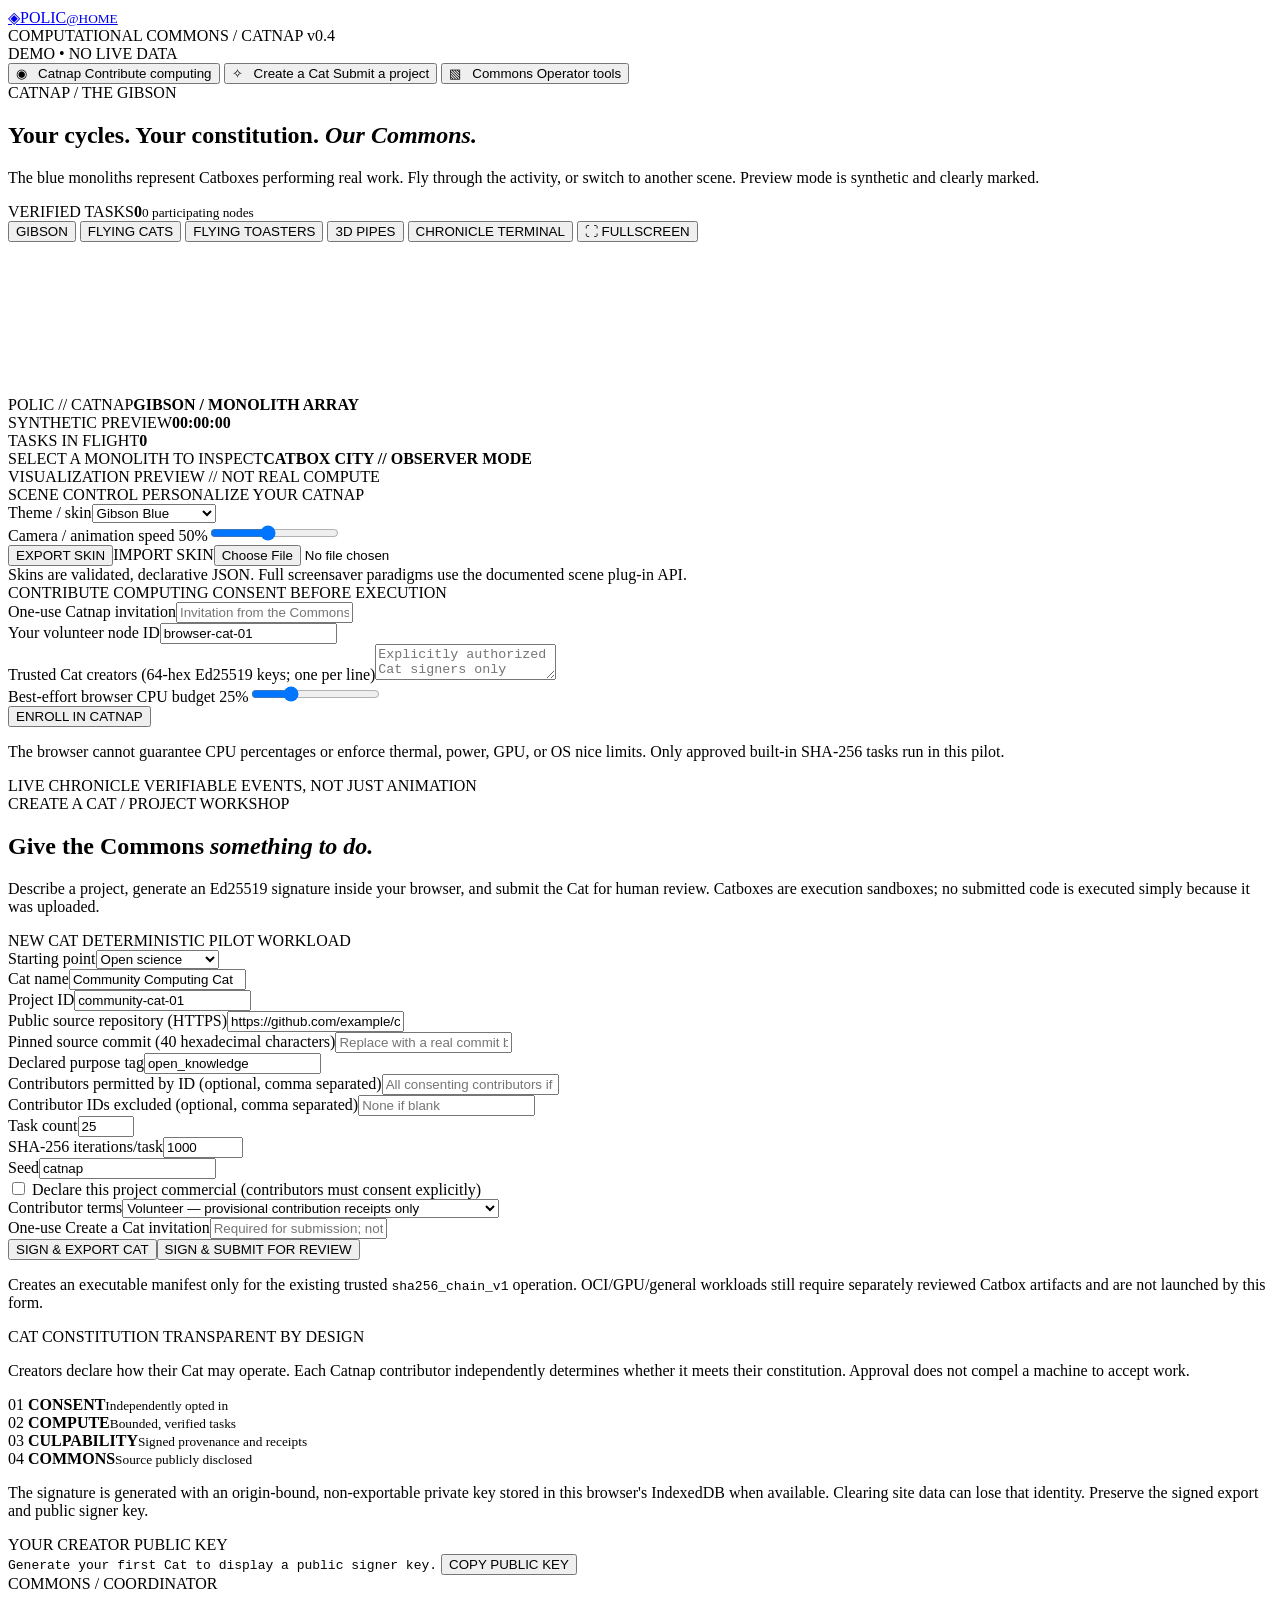
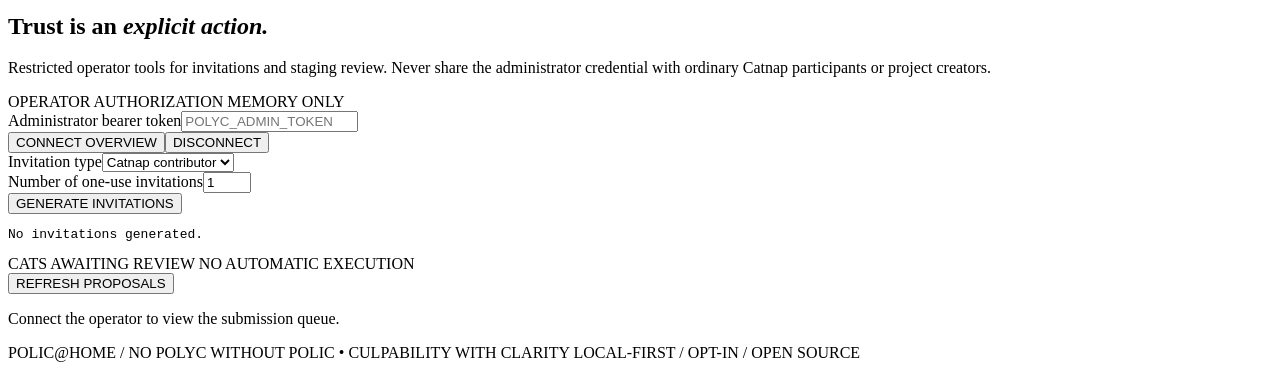
==== polyc/web/index.html @ bccca31b "now runs in browser with WEbGL" ====
<!doctype html>
<html lang="en">
<head>
  <meta charset="utf-8">
  <meta name="viewport" content="width=device-width, initial-scale=1">
  <meta name="theme-color" content="#08111d">
  <title>PoliC@home · Catnap & Create a Cat</title>
  <link rel="stylesheet" href="/web/style.css">
  <script type="module" src="/web/app.js"></script>
</head>
<body>
<div class="app-shell">
  <header class="masthead">
    <a href="/" class="brand" aria-label="PoliC at Home home"><span class="mark">◈</span><span>POLI<span class="accent">C</span><small>@HOME</small></span></a>
    <div class="mast-middle"><span class="spark"></span> COMPUTATIONAL COMMONS <span class="mast-version">/ CATNAP v0.4</span></div>
    <div id="connectBadge" class="tag warn">DEMO • NO LIVE DATA</div>
  </header>
  <nav class="main-nav" aria-label="Primary">
    <button class="nav-btn selected" data-panel="catnapPanel">◉ &nbsp; Catnap <span>Contribute computing</span></button>
    <button class="nav-btn" data-panel="createPanel">✧ &nbsp; Create a Cat <span>Submit a project</span></button>
    <button class="nav-btn" data-panel="commonsPanel">▧ &nbsp; Commons <span>Operator tools</span></button>
  </nav>
  <main>
    <section id="catnapPanel" class="panel visible" aria-label="Catnap">
      <div class="intro-grid">
        <div><div class="eyebrow">CATNAP / THE GIBSON</div><h1>Your cycles. Your constitution. <em>Our Commons.</em></h1>
          <p class="intro">The blue monoliths represent Catboxes performing real work. Fly through the activity, or switch to another scene. Preview mode is synthetic and clearly marked.</p></div>
        <div class="hero-readout"><span class="corner-label">VERIFIED TASKS</span><strong id="verifiedCount">0</strong><small id="nodeCount">0 participating nodes</small></div>
      </div>
      <div class="scene-nav" role="toolbar" aria-label="Screensaver scene">
        <button class="chip active" data-scene="gibson">GIBSON</button>
        <button class="chip" data-scene="flying">FLYING CATS</button>
        <button class="chip" data-scene="toasters">FLYING TOASTERS</button>
        <button class="chip" data-scene="pipes">3D PIPES</button>
        <button class="chip" data-scene="terminal">CHRONICLE TERMINAL</button>
        <span class="grow"></span>
        <button id="fullscreenBtn" class="text-btn">⛶ FULLSCREEN</button>
      </div>
      <div class="screen-shell" id="screenShell">
        <canvas id="sceneCanvas" aria-label="Live compute screensaver visualization" tabindex="0"></canvas>
        <div class="screen-grain" aria-hidden="true"></div>
        <div class="screen-overlay top-left"><span class="tiny">POLIC // CATNAP</span><strong id="sceneTitle">GIBSON / MONOLITH ARRAY</strong></div>
        <div class="screen-overlay top-right"><span class="tiny" id="sceneFeed">SYNTHETIC PREVIEW</span><strong id="sceneClock">00:00:00</strong></div>
        <div class="screen-overlay bottom-left"><span class="tiny">TASKS IN FLIGHT</span><strong id="leasedCount">0</strong></div>
        <div class="screen-overlay bottom-right"><span class="tiny" id="selectedLabel">SELECT A MONOLITH TO INSPECT</span><strong id="selectedDetail">CATBOX CITY // OBSERVER MODE</strong></div>
        <div id="screenMessage" class="screen-message">VISUALIZATION PREVIEW // NOT REAL COMPUTE</div>
      </div>
      <div class="dash-grid">
        <div class="surface">
          <div class="surface-title">SCENE CONTROL <span>PERSONALIZE YOUR CATNAP</span></div>
          <div class="form-row"><label for="skinSelect">Theme / skin</label><select id="skinSelect"><option value="gibson">Gibson Blue</option><option value="emerald">Phosphor Green</option><option value="ember">Amber Terminal</option><option value="graphite">Thurber Graphite</option></select></div>
          <div class="form-row"><label for="speedRange">Camera / animation speed <output id="speedValue">50%</output></label><input type="range" min="10" max="100" value="50" id="speedRange"></div>
          <div class="inline-actions"><button id="exportSkinBtn" class="secondary">EXPORT SKIN</button><label class="file-trigger" for="importSkin">IMPORT SKIN<input id="importSkin" type="file" accept="application/json,.json"></label></div>
          <div class="helper">Skins are validated, declarative JSON. Full screensaver paradigms use the documented scene plug-in API.</div>
        </div>
        <div class="surface">
          <div class="surface-title">CONTRIBUTE COMPUTING <span>CONSENT BEFORE EXECUTION</span></div>
          <div id="enrollForm">
            <div class="form-row"><label for="inviteCatnap">One-use Catnap invitation</label><input id="inviteCatnap" autocomplete="off" placeholder="Invitation from the Commons operator"></div>
            <div class="form-row"><label for="catnapName">Your volunteer node ID</label><input id="catnapName" value="browser-cat-01" maxlength="64" pattern="[a-z0-9-]+"></div>
            <div class="form-row"><label for="trustedSigners">Trusted Cat creators (64-hex Ed25519 keys; one per line)</label><textarea id="trustedSigners" rows="2" placeholder="Explicitly authorized Cat signers only"></textarea></div>
            <div class="form-row"><label for="cpuBudget">Best-effort browser CPU budget <output id="cpuValue">25%</output></label><input id="cpuBudget" type="range" min="5" max="75" step="5" value="25"></div>
            <button id="enrollBtn" class="primary wide">ENROLL IN CATNAP</button>
            <p class="helper">The browser cannot guarantee CPU percentages or enforce thermal, power, GPU, or OS nice limits. Only approved built-in SHA-256 tasks run in this pilot.</p>
          </div>
          <div id="participationForm" hidden>
            <div class="status-line"><span class="spark"></span><strong id="nodeIdentity"></strong><span id="workStatus">PAUSED</span></div>
            <div class="meter"><div id="workProgress"></div></div>
            <div class="inline-actions"><button id="startBtn" class="primary">START CATNAP</button><button id="pauseBtn" class="secondary">PAUSE</button><button id="revokeBtn" class="danger">REVOKE CONSENT</button></div>
            <p class="helper">Pausing immediately stops local work. Revoking withdraws node consent at the coordinator. A closed or hidden tab does not reliably continue computing.</p>
          </div>
          <div id="catnapNotice" role="status" class="notice"></div>
        </div>
      </div>
      <div class="surface feed-surface"><div class="surface-title">LIVE CHRONICLE <span>VERIFIABLE EVENTS, NOT JUST ANIMATION</span></div><div id="chronicleFeed" class="feed" aria-live="polite"></div></div>
    </section>

    <section id="createPanel" class="panel" aria-label="Create a Cat">
      <div class="eyebrow">CREATE A CAT / PROJECT WORKSHOP</div><h1>Give the Commons <em>something to do.</em></h1>
      <p class="intro">Describe a project, generate an Ed25519 signature inside your browser, and submit the Cat for human review. Catboxes are execution sandboxes; no submitted code is executed simply because it was uploaded.</p>
      <div class="two-cols">
        <div class="surface workshop">
          <div class="surface-title">NEW CAT <span>DETERMINISTIC PILOT WORKLOAD</span></div>
          <div class="form-row"><label for="catTemplate">Starting point</label><select id="catTemplate"><option value="open_science">Open science</option><option value="climate_research">Climate research</option><option value="open_media">Open media</option></select></div>
          <div class="form-row"><label for="catTitle">Cat name</label><input id="catTitle" value="Community Computing Cat" maxlength="120"></div>
          <div class="form-row"><label for="catId">Project ID</label><input id="catId" value="community-cat-01" maxlength="64"></div>
          <div class="form-row"><label for="catRepo">Public source repository (HTTPS)</label><input id="catRepo" value="https://github.com/example/community-cat" spellcheck="false"></div>
          <div class="form-row"><label for="catCommit">Pinned source commit (40 hexadecimal characters)</label><input id="catCommit" maxlength="40" minlength="40" placeholder="Replace with a real commit before review" spellcheck="false"></div>
          <div class="form-row"><label for="catPurpose">Declared purpose tag</label><input id="catPurpose" value="open_knowledge" placeholder="lowercase_with_underscores"></div>
          <div class="form-row"><label for="catAllow">Contributors permitted by ID (optional, comma separated)</label><input id="catAllow" placeholder="All consenting contributors if blank"></div>
          <div class="form-row"><label for="catDeny">Contributor IDs excluded (optional, comma separated)</label><input id="catDeny" placeholder="None if blank"></div>
          <div class="split-fields"><div class="form-row"><label for="catTasks">Task count</label><input id="catTasks" type="number" min="1" max="100" value="25"></div><div class="form-row"><label for="catIterations">SHA-256 iterations/task</label><input id="catIterations" type="number" min="1" max="400000" value="1000"></div></div>
          <div class="form-row"><label for="catSeed">Seed</label><input id="catSeed" value="catnap" maxlength="128"></div>
          <label class="check-row"><input id="catCommercial" type="checkbox"> Declare this project commercial (contributors must consent explicitly)</label>
          <div class="form-row"><label for="catFunding">Contributor terms</label><select id="catFunding"><option value="volunteer">Volunteer — provisional contribution receipts only</option><option value="test_credits">Opt-in noncash test-credit contract (requires funded escrow)</option></select></div>
          <div id="fundingOptions" hidden><div class="form-row"><label for="catAsset">Existing test-credit asset ID</label><input id="catAsset" value="polyc.compute.test.v1"></div><div class="form-row"><label for="catPay">Test credits per verified task</label><input id="catPay" type="number" value="1" min="1" max="10000"></div></div>
          <div class="form-row"><label for="inviteCreate">One-use Create a Cat invitation</label><input id="inviteCreate" autocomplete="off" placeholder="Required for submission; not for export"></div>
          <div class="inline-actions"><button id="prepareCat" class="secondary">SIGN & EXPORT CAT</button><button id="submitCat" class="primary">SIGN & SUBMIT FOR REVIEW</button></div>
          <p class="helper">Creates an executable manifest only for the existing trusted <code>sha256_chain_v1</code> operation. OCI/GPU/general workloads still require separately reviewed Catbox artifacts and are not launched by this form.</p>
          <div id="creatorNotice" role="status" class="notice"></div>
        </div>
        <div class="surface workshop-aside">
          <div class="surface-title">CAT CONSTITUTION <span>TRANSPARENT BY DESIGN</span></div>
          <p>Creators declare how their Cat may operate. Each Catnap contributor independently determines whether it meets their constitution. Approval does not compel a machine to accept work.</p>
          <div class="constitutional"><div>01 <strong>CONSENT</strong><small>Independently opted in</small></div><div>02 <strong>COMPUTE</strong><small>Bounded, verified tasks</small></div><div>03 <strong>CULPABILITY</strong><small>Signed provenance and receipts</small></div><div>04 <strong>COMMONS</strong><small>Source publicly disclosed</small></div></div>
          <p class="helper">The signature is generated with an origin-bound, non-exportable private key stored in this browser's IndexedDB when available. Clearing site data can lose that identity. Preserve the signed export and public signer key.</p>
          <div class="surface-title">YOUR CREATOR PUBLIC KEY</div>
          <code id="creatorPubKey" class="key-block">Generate your first Cat to display a public signer key.</code>
          <button id="copyPubBtn" class="secondary">COPY PUBLIC KEY</button>
        </div>
      </div>
    </section>

    <section id="commonsPanel" class="panel" aria-label="Commons operator tools">
      <div class="eyebrow">COMMONS / COORDINATOR</div><h1>Trust is an <em>explicit action.</em></h1>
      <p class="intro">Restricted operator tools for invitations and staging review. Never share the administrator credential with ordinary Catnap participants or project creators.</p>
      <div class="two-cols">
        <div class="surface">
          <div class="surface-title">OPERATOR AUTHORIZATION <span>MEMORY ONLY</span></div>
          <div class="form-row"><label for="adminToken">Administrator bearer token</label><input id="adminToken" type="password" autocomplete="off" placeholder="POLYC_ADMIN_TOKEN"></div>
          <div class="inline-actions"><button id="adminConnect" class="primary">CONNECT OVERVIEW</button><button id="adminDisconnect" class="secondary">DISCONNECT</button></div>
          <div class="form-row"><label for="inviteKind">Invitation type</label><select id="inviteKind"><option value="catnap">Catnap contributor</option><option value="create_cat">Create a Cat</option></select></div>
          <div class="form-row"><label for="inviteQuantity">Number of one-use invitations</label><input id="inviteQuantity" type="number" min="1" max="20" value="1"></div>
          <button id="makeInvites" class="secondary">GENERATE INVITATIONS</button>
          <pre id="inviteOutput" class="key-block">No invitations generated.</pre>
          <div id="adminNotice" role="status" class="notice"></div>
        </div>
        <div class="surface">
          <div class="surface-title">CATS AWAITING REVIEW <span>NO AUTOMATIC EXECUTION</span></div>
          <button id="refreshProposals" class="secondary">REFRESH PROPOSALS</button>
          <div id="proposalList" class="proposal-list"><p class="helper">Connect the operator to view the submission queue.</p></div>
        </div>
      </div>
    </section>
  </main>
  <footer>POLIC@HOME / NO POLYC WITHOUT POLIC <span>•</span> CULPABILITY WITH CLARITY <span class="footer-right">LOCAL-FIRST / OPT-IN / OPEN SOURCE</span></footer>
</div>
</body>
</html>
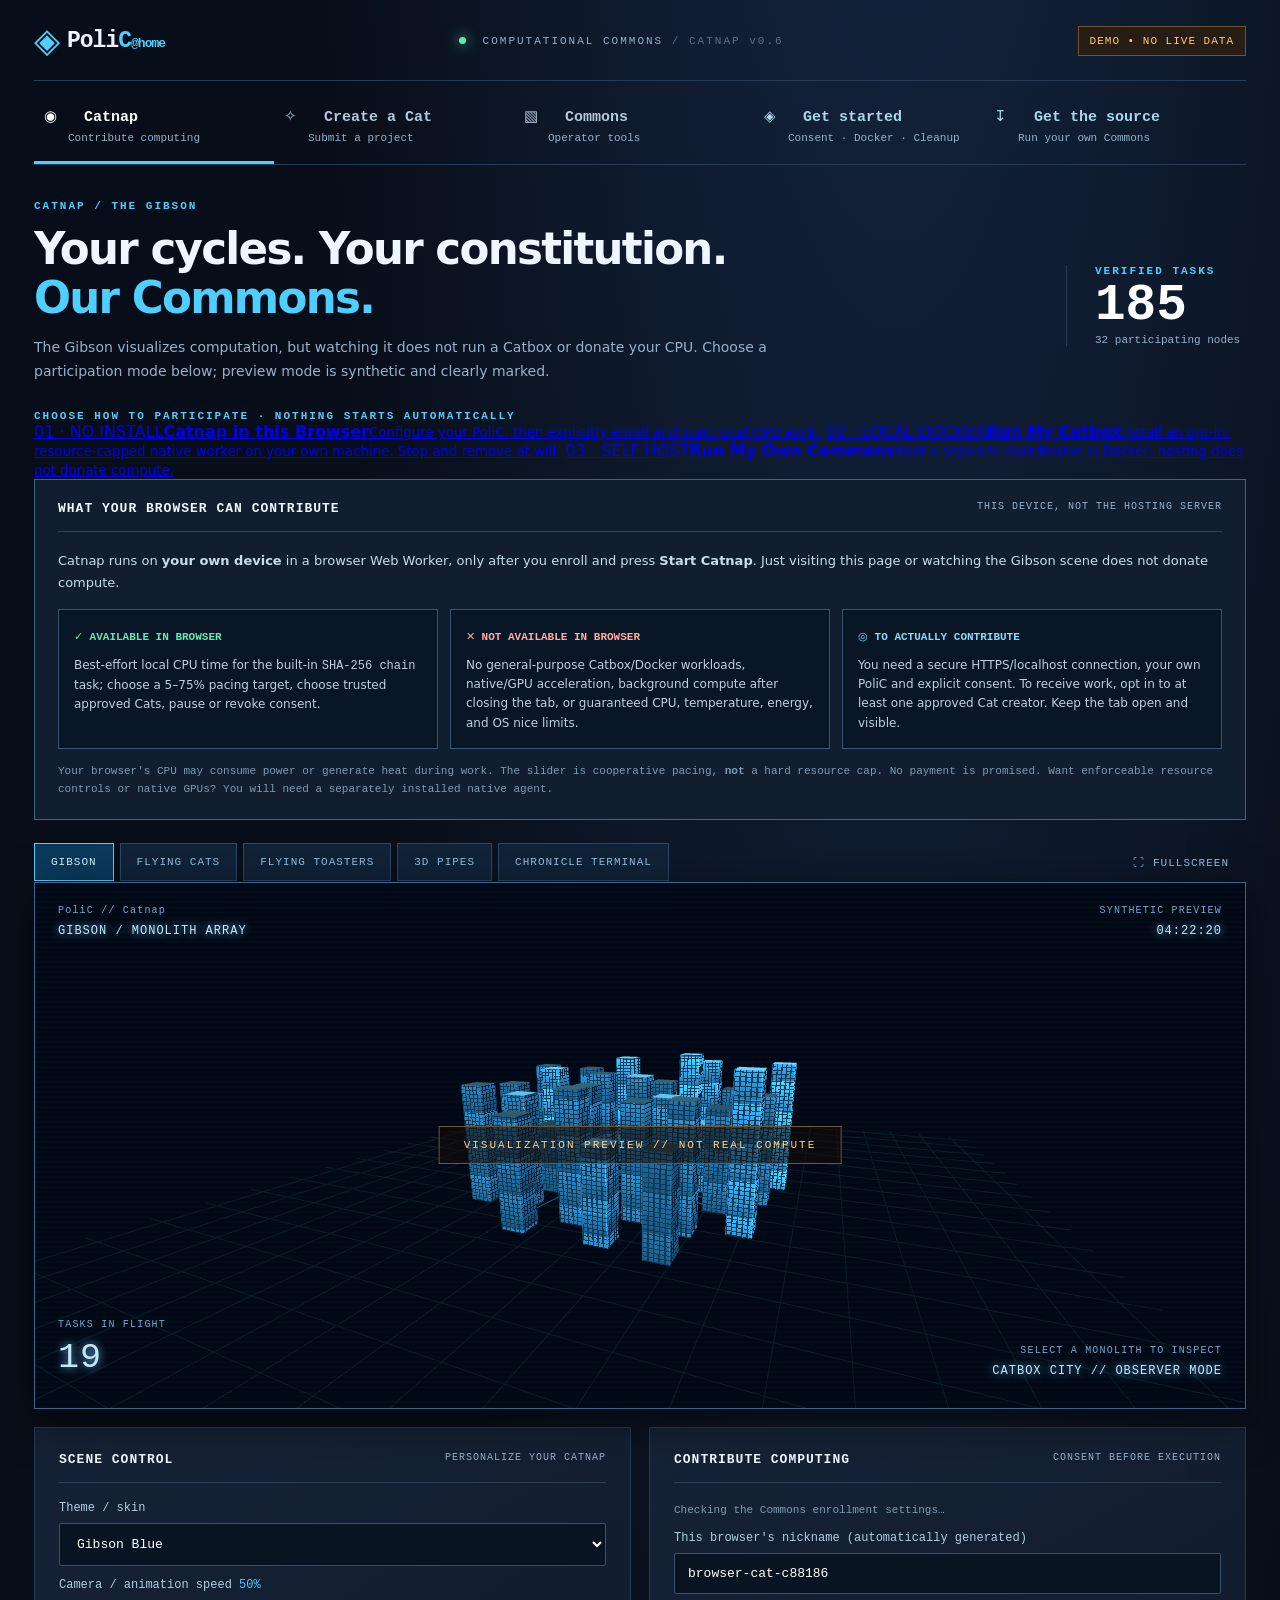
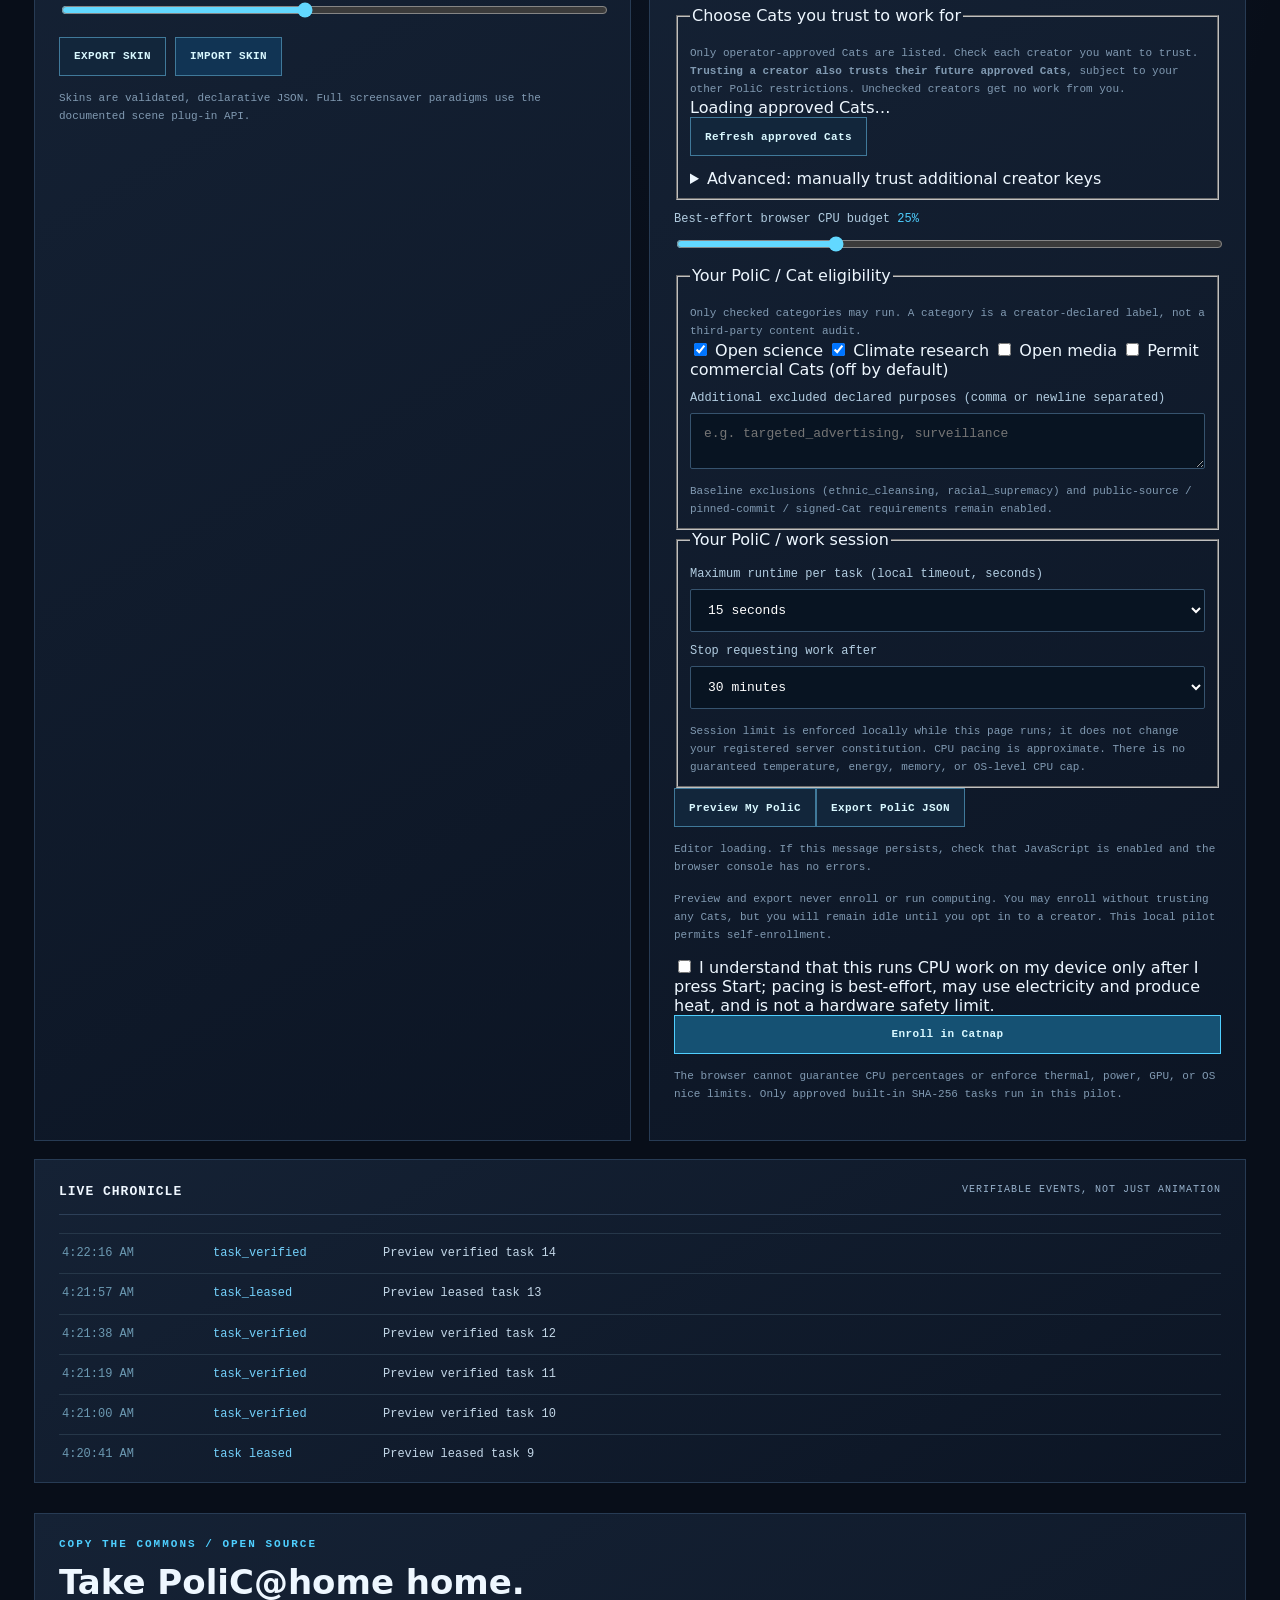
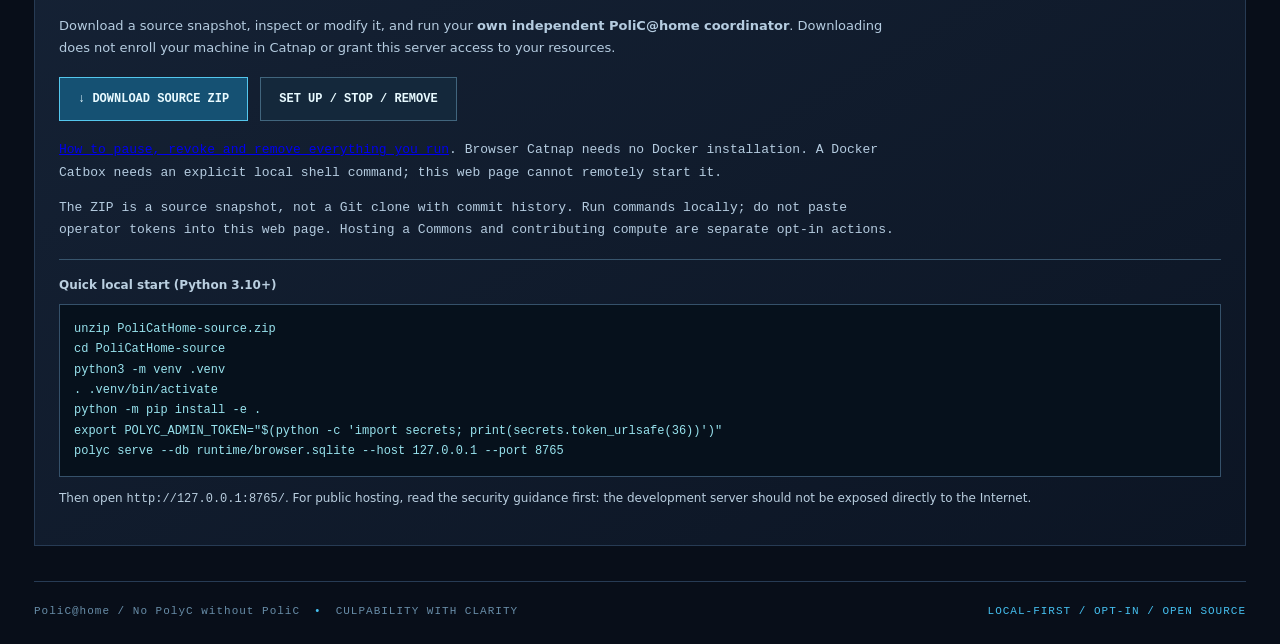
==== commit c17ad718: "lowering implementation bar and fluid transition from client to host" ====
--- a/polyc/web/index.html
+++ b/polyc/web/index.html
@@ -11,22 +11,40 @@
 <body>
 <div class="app-shell">
   <header class="masthead">
-    <a href="/" class="brand" aria-label="PoliC at Home home"><span class="mark">◈</span><span>POLI<span class="accent">C</span><small>@HOME</small></span></a>
-    <div class="mast-middle"><span class="spark"></span> COMPUTATIONAL COMMONS <span class="mast-version">/ CATNAP v0.4</span></div>
+    <a href="/" class="brand" aria-label="PoliC at Home home"><span class="mark">◈</span><span>Poli<span class="accent">C</span><small>@home</small></span></a>
+    <div class="mast-middle"><span class="spark"></span> COMPUTATIONAL COMMONS <span class="mast-version">/ CATNAP v0.6</span></div>
     <div id="connectBadge" class="tag warn">DEMO • NO LIVE DATA</div>
   </header>
   <nav class="main-nav" aria-label="Primary">
     <button class="nav-btn selected" data-panel="catnapPanel">◉ &nbsp; Catnap <span>Contribute computing</span></button>
     <button class="nav-btn" data-panel="createPanel">✧ &nbsp; Create a Cat <span>Submit a project</span></button>
     <button class="nav-btn" data-panel="commonsPanel">▧ &nbsp; Commons <span>Operator tools</span></button>
+    <a class="nav-link" href="/web/participate.html">◈ &nbsp; Get started <span>Consent · Docker · Cleanup</span></a>
+    <a class="nav-link" href="#get-source">↧ &nbsp; Get the source <span>Run your own Commons</span></a>
   </nav>
   <main>
     <section id="catnapPanel" class="panel visible" aria-label="Catnap">
       <div class="intro-grid">
         <div><div class="eyebrow">CATNAP / THE GIBSON</div><h1>Your cycles. Your constitution. <em>Our Commons.</em></h1>
-          <p class="intro">The blue monoliths represent Catboxes performing real work. Fly through the activity, or switch to another scene. Preview mode is synthetic and clearly marked.</p></div>
+          <p class="intro">The Gibson visualizes computation, but watching it does not run a Catbox or donate your CPU. Choose a participation mode below; preview mode is synthetic and clearly marked.</p></div>
         <div class="hero-readout"><span class="corner-label">VERIFIED TASKS</span><strong id="verifiedCount">0</strong><small id="nodeCount">0 participating nodes</small></div>
       </div>
+      <div class="eyebrow path-kicker">CHOOSE HOW TO PARTICIPATE · NOTHING STARTS AUTOMATICALLY</div>
+      <div class="path-grid" aria-label="Choose a participation path">
+        <a class="path-card" href="#contribute"><span class="path-num">01 · NO INSTALL</span><strong>Catnap in this Browser</strong><small>Configure your PoliC, then explicitly enroll and start local CPU work.</small></a>
+        <a class="path-card" href="/web/participate.html#catbox"><span class="path-num">02 · LOCAL DOCKER</span><strong>Run My Catbox</strong><small>Install an opt-in, resource-capped native worker on your own machine. Stop and remove at will.</small></a>
+        <a class="path-card" href="/web/participate.html#commons"><span class="path-num">03 · SELF HOST</span><strong>Run My Own Commons</strong><small>Host a separate coordinator in Docker; hosting does not donate compute.</small></a>
+      </div>
+      <section class="capability-panel" aria-labelledby="capability-title">
+        <div class="surface-title" id="capability-title">WHAT YOUR BROWSER CAN CONTRIBUTE <span>THIS DEVICE, NOT THE HOSTING SERVER</span></div>
+        <p class="capability-lead">Catnap runs on <strong>your own device</strong> in a browser Web Worker, only after you enroll and press <strong>Start Catnap</strong>. Just visiting this page or watching the Gibson scene does not donate compute.</p>
+        <div class="capability-grid">
+          <div class="capability-item available"><strong>✓ AVAILABLE IN BROWSER</strong><p>Best-effort local CPU time for the built-in <code>SHA-256 chain</code> task; choose a 5–75% pacing target, choose trusted approved Cats, pause or revoke consent.</p></div>
+          <div class="capability-item unavailable"><strong>✕ NOT AVAILABLE IN BROWSER</strong><p>No general-purpose Catbox/Docker workloads, native/GPU acceleration, background compute after closing the tab, or guaranteed CPU, temperature, energy, and OS nice limits.</p></div>
+          <div class="capability-item requirements"><strong>◎ TO ACTUALLY CONTRIBUTE</strong><p>You need a secure HTTPS/localhost connection, your own PoliC and explicit consent. To receive work, opt in to at least one approved Cat creator. Keep the tab open and visible.</p></div>
+        </div>
+        <p class="helper">Your browser's CPU may consume power or generate heat during work. The slider is cooperative pacing, <strong>not</strong> a hard resource cap. No payment is promised. Want enforceable resource controls or native GPUs? You will need a separately installed native agent.</p>
+      </section>
       <div class="scene-nav" role="toolbar" aria-label="Screensaver scene">
         <button class="chip active" data-scene="gibson">GIBSON</button>
         <button class="chip" data-scene="flying">FLYING CATS</button>
@@ -39,7 +57,7 @@
       <div class="screen-shell" id="screenShell">
         <canvas id="sceneCanvas" aria-label="Live compute screensaver visualization" tabindex="0"></canvas>
         <div class="screen-grain" aria-hidden="true"></div>
-        <div class="screen-overlay top-left"><span class="tiny">POLIC // CATNAP</span><strong id="sceneTitle">GIBSON / MONOLITH ARRAY</strong></div>
+        <div class="screen-overlay top-left"><span class="tiny">PoliC // Catnap</span><strong id="sceneTitle">GIBSON / MONOLITH ARRAY</strong></div>
         <div class="screen-overlay top-right"><span class="tiny" id="sceneFeed">SYNTHETIC PREVIEW</span><strong id="sceneClock">00:00:00</strong></div>
         <div class="screen-overlay bottom-left"><span class="tiny">TASKS IN FLIGHT</span><strong id="leasedCount">0</strong></div>
         <div class="screen-overlay bottom-right"><span class="tiny" id="selectedLabel">SELECT A MONOLITH TO INSPECT</span><strong id="selectedDetail">CATBOX CITY // OBSERVER MODE</strong></div>
@@ -54,19 +72,51 @@
           <div class="helper">Skins are validated, declarative JSON. Full screensaver paradigms use the documented scene plug-in API.</div>
         </div>
         <div class="surface">
-          <div class="surface-title">CONTRIBUTE COMPUTING <span>CONSENT BEFORE EXECUTION</span></div>
+          <div class="surface-title" id="contribute">CONTRIBUTE COMPUTING <span>CONSENT BEFORE EXECUTION</span></div>
           <div id="enrollForm">
-            <div class="form-row"><label for="inviteCatnap">One-use Catnap invitation</label><input id="inviteCatnap" autocomplete="off" placeholder="Invitation from the Commons operator"></div>
-            <div class="form-row"><label for="catnapName">Your volunteer node ID</label><input id="catnapName" value="browser-cat-01" maxlength="64" pattern="[a-z0-9-]+"></div>
-            <div class="form-row"><label for="trustedSigners">Trusted Cat creators (64-hex Ed25519 keys; one per line)</label><textarea id="trustedSigners" rows="2" placeholder="Explicitly authorized Cat signers only"></textarea></div>
+            <p class="self-join-note" hidden><strong>No invitation needed on this local Commons.</strong> Choose your PoliC, acknowledge the resource impact, then enroll. Your CPU remains idle until you separately press <strong>Start Catnap</strong>.</p>
+            <div id="inviteFallback" class="form-row" hidden><label for="inviteCatnap">Catnap invitation (only if this Commons requires one)</label><input id="inviteCatnap" autocomplete="off" placeholder="One-use invitation from the Commons operator"></div>
+            <p id="enrollmentModeNotice" class="helper" role="status">Checking the Commons enrollment settings…</p>
+            <div class="form-row"><label for="catnapName">This browser's nickname (automatically generated)</label><input id="catnapName" value="browser-cat-01" maxlength="64" pattern="[a-z0-9-]+"></div>
+            <fieldset class="polic-fieldset"><legend>Choose Cats you trust to work for</legend>
+              <p class="helper">Only operator-approved Cats are listed. Check each creator you want to trust. <strong>Trusting a creator also trusts their future approved Cats</strong>, subject to your other PoliC restrictions. Unchecked creators get no work from you.</p>
+              <div id="approvedCatList" class="approved-cats" aria-live="polite">Loading approved Cats…</div>
+              <button id="refreshCatalog" class="secondary" type="button">Refresh approved Cats</button>
+              <div id="catalogNotice" class="notice inline-feedback" role="status" aria-live="polite"></div>
+              <details class="advanced-trust"><summary>Advanced: manually trust additional creator keys</summary>
+                <div class="form-row"><label for="trustedSigners">Ed25519 public keys (64 hexadecimal characters, one per line)</label><textarea id="trustedSigners" rows="2" placeholder="Optional. Treat these keys as creator-wide trust, not approval of a single Cat."></textarea></div>
+              </details>
+            </fieldset>
             <div class="form-row"><label for="cpuBudget">Best-effort browser CPU budget <output id="cpuValue">25%</output></label><input id="cpuBudget" type="range" min="5" max="75" step="5" value="25"></div>
-            <button id="enrollBtn" class="primary wide">ENROLL IN CATNAP</button>
+            <fieldset class="polic-fieldset"><legend>Your PoliC / Cat eligibility</legend>
+              <p class="helper">Only checked categories may run. A category is a creator-declared label, not a third-party content audit.</p>
+              <label class="polic-check"><input id="categoryScience" type="checkbox" checked> Open science</label>
+              <label class="polic-check"><input id="categoryClimate" type="checkbox" checked> Climate research</label>
+              <label class="polic-check"><input id="categoryMedia" type="checkbox"> Open media</label>
+              <label class="polic-check"><input id="allowCommercial" type="checkbox"> Permit commercial Cats (off by default)</label>
+              <div class="form-row"><label for="excludedPurposes">Additional excluded declared purposes (comma or newline separated)</label><textarea id="excludedPurposes" rows="2" placeholder="e.g. targeted_advertising, surveillance"></textarea></div>
+              <p class="helper">Baseline exclusions (ethnic_cleansing, racial_supremacy) and public-source / pinned-commit / signed-Cat requirements remain enabled.</p>
+            </fieldset>
+            <fieldset class="polic-fieldset"><legend>Your PoliC / work session</legend>
+              <div class="form-row"><label for="taskSeconds">Maximum runtime per task (local timeout, seconds)</label><select id="taskSeconds"><option value="5">5 seconds</option><option value="10">10 seconds</option><option value="15" selected>15 seconds</option><option value="20">20 seconds</option></select></div>
+              <div class="form-row"><label for="sessionMinutes">Stop requesting work after</label><select id="sessionMinutes"><option value="15">15 minutes</option><option value="30" selected>30 minutes</option><option value="60">60 minutes</option><option value="0">Until I press Pause or leave</option></select></div>
+              <p class="helper">Session limit is enforced locally while this page runs; it does not change your registered server constitution. CPU pacing is approximate. There is no guaranteed temperature, energy, memory, or OS-level CPU cap.</p>
+            </fieldset>
+            <div class="polic-preview-controls"><button id="previewPolicBtn" class="secondary" type="button" aria-controls="policPreview">Preview My PoliC</button><button id="exportPolicBtn" class="secondary" type="button">Export PoliC JSON</button></div>
+            <p id="policEditorReady" class="helper" role="status">Editor loading. If this message persists, check that JavaScript is enabled and the browser console has no errors.</p>
+            <p class="helper">Preview and export never enroll or run computing. You may enroll without trusting any Cats, but you will remain idle until you opt in to a creator. This local pilot permits self-enrollment.</p>
+            <div id="policActionNotice" class="notice inline-feedback" role="status" aria-live="polite"></div>
+            <pre id="policPreview" class="polic-preview" aria-live="polite" hidden></pre>
+            <label class="polic-check consent-check"><input id="browserConsent" type="checkbox"> I understand that this runs CPU work on my device only after I press Start; pacing is best-effort, may use electricity and produce heat, and is not a hardware safety limit.</label>
+            <button id="enrollBtn" class="primary wide" type="button">Enroll in Catnap</button>
+            <div id="enrollmentNotice" class="notice inline-feedback" role="status" aria-live="polite"></div>
             <p class="helper">The browser cannot guarantee CPU percentages or enforce thermal, power, GPU, or OS nice limits. Only approved built-in SHA-256 tasks run in this pilot.</p>
           </div>
           <div id="participationForm" hidden>
             <div class="status-line"><span class="spark"></span><strong id="nodeIdentity"></strong><span id="workStatus">PAUSED</span></div>
+            <p id="activePolicSummary" class="polic-summary"></p>
             <div class="meter"><div id="workProgress"></div></div>
-            <div class="inline-actions"><button id="startBtn" class="primary">START CATNAP</button><button id="pauseBtn" class="secondary">PAUSE</button><button id="revokeBtn" class="danger">REVOKE CONSENT</button></div>
+            <div class="inline-actions"><button id="startBtn" class="primary">Start Catnap</button><button id="pauseBtn" class="secondary">Pause</button><button id="revokeBtn" class="danger">Revoke Consent</button></div>
             <p class="helper">Pausing immediately stops local work. Revoking withdraws node consent at the coordinator. A closed or hidden tab does not reliably continue computing.</p>
           </div>
           <div id="catnapNotice" role="status" class="notice"></div>
@@ -119,7 +169,7 @@
           <div class="surface-title">OPERATOR AUTHORIZATION <span>MEMORY ONLY</span></div>
           <div class="form-row"><label for="adminToken">Administrator bearer token</label><input id="adminToken" type="password" autocomplete="off" placeholder="POLYC_ADMIN_TOKEN"></div>
           <div class="inline-actions"><button id="adminConnect" class="primary">CONNECT OVERVIEW</button><button id="adminDisconnect" class="secondary">DISCONNECT</button></div>
-          <div class="form-row"><label for="inviteKind">Invitation type</label><select id="inviteKind"><option value="catnap">Catnap contributor</option><option value="create_cat">Create a Cat</option></select></div>
+          <div class="form-row"><label for="inviteKind">Invitation type</label><select id="inviteKind"><option value="catnap">Catnap contributor (legacy invite)</option><option value="create_cat">Create a Cat</option></select></div>
           <div class="form-row"><label for="inviteQuantity">Number of one-use invitations</label><input id="inviteQuantity" type="number" min="1" max="20" value="1"></div>
           <button id="makeInvites" class="secondary">GENERATE INVITATIONS</button>
           <pre id="inviteOutput" class="key-block">No invitations generated.</pre>
@@ -132,8 +182,23 @@
         </div>
       </div>
     </section>
+    <section id="get-source" class="surface source-panel" aria-labelledby="source-title">
+      <div class="eyebrow">COPY THE COMMONS / OPEN SOURCE</div>
+      <h2 id="source-title">Take PoliC@home home.</h2>
+      <p>Download a source snapshot, inspect or modify it, and run your <strong>own independent PoliC@home coordinator</strong>. Downloading does not enroll your machine in Catnap or grant this server access to your resources.</p>
+      <div class="source-actions"><a class="source-download" href="/web/downloads/PoliCatHome-source.zip" download="PoliCatHome-source.zip">↓ DOWNLOAD SOURCE ZIP</a><a class="source-guide" href="/web/participate.html">SET UP / STOP / REMOVE</a></div>
+      <p class="helper"><a href="/web/participate.html#remove">How to pause, revoke and remove everything you run</a>. Browser Catnap needs no Docker installation. A Docker Catbox needs an explicit local shell command; this web page cannot remotely start it.</p>
+      <p class="helper">The ZIP is a source snapshot, not a Git clone with commit history. Run commands locally; do not paste operator tokens into this web page. Hosting a Commons and contributing compute are separate opt-in actions.</p>
+      <div class="source-steps"><strong>Quick local start (Python 3.10+)</strong><pre>unzip PoliCatHome-source.zip
+cd PoliCatHome-source
+python3 -m venv .venv
+. .venv/bin/activate
+python -m pip install -e .
+export POLYC_ADMIN_TOKEN="$(python -c 'import secrets; print(secrets.token_urlsafe(36))')"
+polyc serve --db runtime/browser.sqlite --host 127.0.0.1 --port 8765</pre><p>Then open <code>http://127.0.0.1:8765/</code>. For public hosting, read the security guidance first: the development server should not be exposed directly to the Internet.</p></div>
+    </section>
   </main>
-  <footer>POLIC@HOME / NO POLYC WITHOUT POLIC <span>•</span> CULPABILITY WITH CLARITY <span class="footer-right">LOCAL-FIRST / OPT-IN / OPEN SOURCE</span></footer>
+  <footer>PoliC@home / No PolyC without PoliC <span>•</span> CULPABILITY WITH CLARITY <span class="footer-right">LOCAL-FIRST / OPT-IN / OPEN SOURCE</span></footer>
 </div>
 </body>
 </html>
--- a/web/style.css
+++ b/web/style.css
@@ -0,0 +1,6 @@
+:root {--bg:#080e19;--panel:#111b2b;--deep:#0b1423;--edge:#273b54;--sub:#97b1cb;--text:#eef7ff;--accent:#4ecfff;--green:#64e9ad;--red:#ff938b;--mono:ui-monospace,SFMono-Regular,Consolas,Liberation Mono,monospace;font-family:Inter,ui-sans-serif,system-ui,-apple-system,Segoe UI,Arial,sans-serif;color:var(--text);background:var(--bg);font-synthesis:none}
+*{box-sizing:border-box}body{margin:0;background:radial-gradient(ellipse at 70% -20%,#152844 0,transparent 47%),#080e19;min-height:100vh}button,input,select,textarea{font:inherit}button{cursor:pointer}button:disabled{opacity:.45;cursor:not-allowed}.app-shell{max-width:1440px;margin:auto;padding:0 34px}.masthead{display:flex;align-items:center;gap:18px;justify-content:space-between;border-bottom:1px solid var(--edge);padding:20px 0 18px}.brand{font-family:var(--mono);font-size:23px;font-weight:900;letter-spacing:-1px;text-decoration:none;color:var(--text);display:flex;align-items:center;gap:8px}.brand small{display:inline-block;color:var(--accent);font-size:13px;letter-spacing:-1px}.mark{color:var(--accent);font-size:34px}.accent{color:var(--accent)}.mast-middle{color:var(--sub);font:11px var(--mono);letter-spacing:2px}.mast-version{opacity:.55}.spark{display:inline-block;background:var(--green);width:7px;height:7px;border-radius:50%;box-shadow:0 0 13px var(--green);margin-right:8px}.tag{font:11px var(--mono);letter-spacing:1px;padding:8px 11px;border:1px solid #335274;color:var(--accent);background:#09243a}.tag.warn{color:#ffcb79;border-color:#70532c;background:#281d14}.main-nav{display:flex;gap:0;border-bottom:1px solid var(--edge);padding-top:9px}.nav-btn{flex:0 1 240px;background:none;border:0;border-bottom:3px solid transparent;color:#b4c9dc;padding:17px 10px;text-align:left;font:700 15px var(--mono)}.nav-btn span{display:block;font:11px var(--mono);color:var(--sub);margin:6px 0 0 24px}.nav-btn.selected{border-bottom-color:var(--accent);color:white}.nav-btn:hover{background:#122238}.panel{display:none;padding-top:35px}.panel.visible{display:block}.eyebrow,.corner-label{font:700 11px var(--mono);letter-spacing:2px;color:var(--accent)}h1{font-size:clamp(27px,3.4vw,47px);line-height:1.12;margin:13px 0 14px;letter-spacing:-1.7px;font-weight:780;max-width:780px}h1 em{font-style:normal;color:var(--accent)}.intro{color:var(--sub);font-size:14px;line-height:1.7;max-width:780px;margin:0 0 26px}.intro-grid{display:flex;justify-content:space-between;align-items:center;gap:28px}.hero-readout{flex:0 0 180px;display:flex;flex-direction:column;border-left:1px solid var(--edge);padding-left:28px}.hero-readout strong{font:600 51px var(--mono);color:white}.hero-readout small{font:11px var(--mono);color:var(--sub)}.scene-nav{display:flex;align-items:center;flex-wrap:wrap;gap:6px;margin:10px 0 0}.chip,.text-btn{background:#102237;border:1px solid #2a4767;color:#94bfdf;font:11px var(--mono);letter-spacing:1px;padding:12px 16px}.chip.active{background:#0b395b;border-color:var(--accent);color:#d3f6ff}.chip:hover,.text-btn:hover{background:#24445c;color:white}.grow{flex:1}.text-btn{background:none;border-color:transparent}.screen-shell{position:relative;width:100%;aspect-ratio:2.3;min-height:350px;overflow:hidden;background:radial-gradient(ellipse at 50% 56%,#102f5b,#01050c 73%);border:1px solid #37678d;box-shadow:inset 0 0 100px #030814,0 11px 40px #0008}.screen-shell:fullscreen{width:100vw;height:100vh;aspect-ratio:auto;border:none}.screen-shell canvas{width:100%;height:100%;display:block;outline:none}.screen-grain{position:absolute;inset:0;pointer-events:none;background:repeating-linear-gradient(to bottom,transparent 0 3px,#6fc9ff05 4px 5px);mix-blend-mode:screen}.screen-overlay{position:absolute;pointer-events:none;display:flex;flex-direction:column;gap:8px}.top-left{top:22px;left:23px}.top-right{top:22px;right:23px;text-align:right}.bottom-left{bottom:30px;left:23px}.bottom-right{bottom:30px;right:23px;text-align:right;max-width:42%}.screen-overlay .tiny{color:#71accb;font:10px var(--mono);letter-spacing:1.2px}.screen-overlay strong{font:12px var(--mono);letter-spacing:1px;color:#c4e9f5;text-shadow:0 0 10px #6abdfa}.bottom-left strong{font:35px var(--mono)}.screen-message{position:absolute;left:50%;top:50%;transform:translate(-50%,-50%);padding:12px 24px;font:11px var(--mono);letter-spacing:2px;color:#ffcf8a;border:1px solid #735733;background:#160c0588;pointer-events:none}.screen-message[hidden]{display:none}.dash-grid,.two-cols{display:grid;grid-template-columns:1fr 1fr;gap:18px;margin-top:18px}.surface{padding:24px;background:linear-gradient(150deg,#152235,#0c1524);border:1px solid var(--edge);min-width:0}.surface-title{font:700 13px var(--mono);color:#eff7ff;letter-spacing:1px;border-bottom:1px solid #2d4058;padding-bottom:15px;margin-bottom:18px;display:flex;justify-content:space-between;gap:12px}.surface-title span{color:var(--sub);font:10px var(--mono);letter-spacing:1px;text-align:right}.form-row{display:flex;flex-direction:column;gap:8px;margin:12px 0}.form-row label{font:12px var(--mono);color:#b2cde1}.form-row output{color:var(--accent)}input:not([type=checkbox]):not([type=range]):not([type=file]),textarea,select{background:#081422;border:1px solid #36536e;color:white;outline:none;border-radius:2px;padding:12px 13px;width:100%;font:13px var(--mono)}textarea{resize:vertical}input:focus,select:focus,textarea:focus{border-color:#42bded;box-shadow:0 0 0 2px #42bded33}input[type=range]{accent-color:#62d8ff;width:100%}.inline-actions{display:flex;flex-wrap:wrap;gap:9px;margin-top:17px}button.primary,button.secondary,button.danger,.file-trigger{border:1px solid #40799a;background:#113454;color:#d9f8ff;min-height:39px;padding:10px 14px;font:700 11px var(--mono);letter-spacing:.4px;display:inline-flex;align-items:center;justify-content:center;gap:5px}.primary:hover,.secondary:hover,.file-trigger:hover{background:#205575}.primary{background:#155173!important;border-color:#50cfff!important}.secondary{background:#12263b!important}.danger{background:#4f2630!important;border-color:#9b515a!important;color:#ffd7d7!important}.wide{width:100%}.file-trigger input{display:none}.helper{color:#819ab2;font:11px/1.65 var(--mono);margin:13px 0 0}.notice{color:var(--green);font:11px/1.6 var(--mono);margin-top:13px;white-space:pre-wrap;overflow-wrap:anywhere}.notice.error{color:var(--red)}.feed-surface{margin:18px 0 30px}.feed{max-height:225px;overflow-y:auto}.feed-entry{display:grid;grid-template-columns:136px 155px 1fr;gap:15px;border-top:1px solid #263749;padding:10px 3px;color:#c2d6e7;font:12px/1.6 var(--mono)}.feed-entry time,.feed-entry .kind{color:#6c99b2}.feed-entry .kind{color:#73d0fa}.status-line{display:flex;align-items:center;gap:12px;flex-wrap:wrap;font:11px var(--mono)}.status-line #workStatus{color:var(--accent);margin-left:auto}.meter{height:9px;background:#0c1824;border:1px solid #234460;margin:24px 0}.meter>div{height:100%;width:0%;background:linear-gradient(90deg,#2f75ab,#7bddff);transition:width .15s}.check-row{display:flex;align-items:center;gap:8px;font:12px var(--mono);color:#a9c0d3;padding:10px 0}.split-fields{display:grid;grid-template-columns:1fr 1fr;gap:12px}.constitutional{margin:23px 0}.constitutional>div{display:grid;grid-template-columns:35px 1fr auto;padding:15px 5px;gap:8px;border-bottom:1px solid var(--edge);font:12px var(--mono);color:var(--accent)}.constitutional strong{color:#e7f6fc}.constitutional small{color:var(--sub);text-align:right}.workshop-aside>p{font-size:13px;line-height:1.7;color:var(--sub)}.key-block{font:11px/1.6 var(--mono);display:block;color:#8cceef;background:#071524;border:1px solid #2d4560;padding:15px;margin:15px 0;white-space:pre-wrap;overflow-wrap:anywhere;min-height:45px}.proposal-list{margin-top:14px}.proposal{border:1px solid #284460;margin-top:10px;padding:15px;background:#0b1a29}.proposal strong{font:13px var(--mono)}.proposal small{display:block;color:var(--sub);margin:8px 0;overflow-wrap:anywhere;font:10px var(--mono)}.proposal .inline-actions{margin-top:11px}footer{display:flex;gap:14px;align-items:center;border-top:1px solid var(--edge);padding:23px 0 28px;color:#688da8;font:11px var(--mono);letter-spacing:1px}footer span{color:#45bfef}.footer-right{margin-left:auto}[hidden]{display:none!important}
+@media(max-width:880px){.app-shell{padding:0 16px}.mast-middle{display:none}.intro-grid{align-items:flex-start}.hero-readout{flex-basis:120px}.hero-readout strong{font-size:36px}.dash-grid,.two-cols{grid-template-columns:1fr}.screen-shell{aspect-ratio:1.5;min-height:315px}.screen-overlay strong{font-size:10px}.feed-entry{grid-template-columns:80px 110px 1fr;gap:5px;font-size:10px}.surface-title span{font-size:9px}footer{font-size:9px}}@media(max-width:580px){.intro-grid{display:block}.hero-readout{border-left:none;border-top:1px solid var(--edge);padding:10px 0;margin-bottom:10px}.nav-btn{font-size:12px;padding:12px 6px}.nav-btn span{font-size:9px;margin-left:0}.chip{padding:10px 9px;font-size:10px}.top-right{right:10px}.top-left{left:10px}.bottom-left{left:10px}.bottom-right{right:10px}.screen-shell{min-height:280px}.surface{padding:17px}.split-fields{gap:8px}footer .footer-right{display:none}}
+
+/* Contributor capability and replicability affordances */
+.nav-link{display:block;flex:0 1 230px;text-decoration:none;color:#a9d7eb;border-bottom:3px solid transparent;padding:17px 10px;font:700 15px var(--mono)}.nav-link span{display:block;font:11px var(--mono);color:var(--sub);margin:6px 0 0 24px}.nav-link:hover{background:#122238;color:white}.capability-panel{border:1px solid #376887;background:#101e30;padding:21px 23px;margin:0 0 23px}.capability-lead{line-height:1.65;color:#c7ddeb;font-size:13px;margin:0 0 16px}.capability-grid{display:grid;grid-template-columns:repeat(3,minmax(0,1fr));gap:12px}.capability-item{padding:15px;border:1px solid #38556d;background:#091625}.capability-item strong{font:700 11px var(--mono);color:#8ad9ff}.capability-item.available strong{color:var(--green)}.capability-item.unavailable strong{color:#ffab9d}.capability-item p{font-size:12px;color:#bed0df;line-height:1.6;margin-bottom:0}.source-panel{margin:22px 0 35px;scroll-margin-top:20px}.source-panel h2{font-size:clamp(24px,3vw,34px);margin:12px 0}.source-panel>p{max-width:850px;line-height:1.7;color:#b5cce0;font-size:13px}.source-actions{display:flex;flex-wrap:wrap;gap:12px;margin:18px 0}.source-download,.source-guide{display:inline-block;padding:14px 18px;color:#e8faff;background:#155173;border:1px solid #54c7ed;text-decoration:none;font:700 12px var(--mono)}.source-guide{background:#14283b;border-color:#41657d}.source-download:hover,.source-guide:hover{background:#246185}.source-steps{border-top:1px solid #38556d;margin-top:18px;padding-top:18px;font-size:12px;color:#bacfe0}.source-steps pre{overflow-x:auto;white-space:pre;background:#06111c;border:1px solid #35516a;padding:14px;color:#98e3ee;font:12px/1.7 var(--mono)}.source-steps p{line-height:1.6}.source-panel code,.capability-panel code{overflow-wrap:anywhere}@media(max-width:880px){.capability-grid{grid-template-columns:1fr}.nav-link{font-size:12px;padding:12px 8px}.nav-link span{font-size:9px;margin-left:0}}@media(max-width:580px){.capability-panel{padding:15px}.source-steps pre{font-size:10px}.nav-link{flex:1;min-width:110px}}
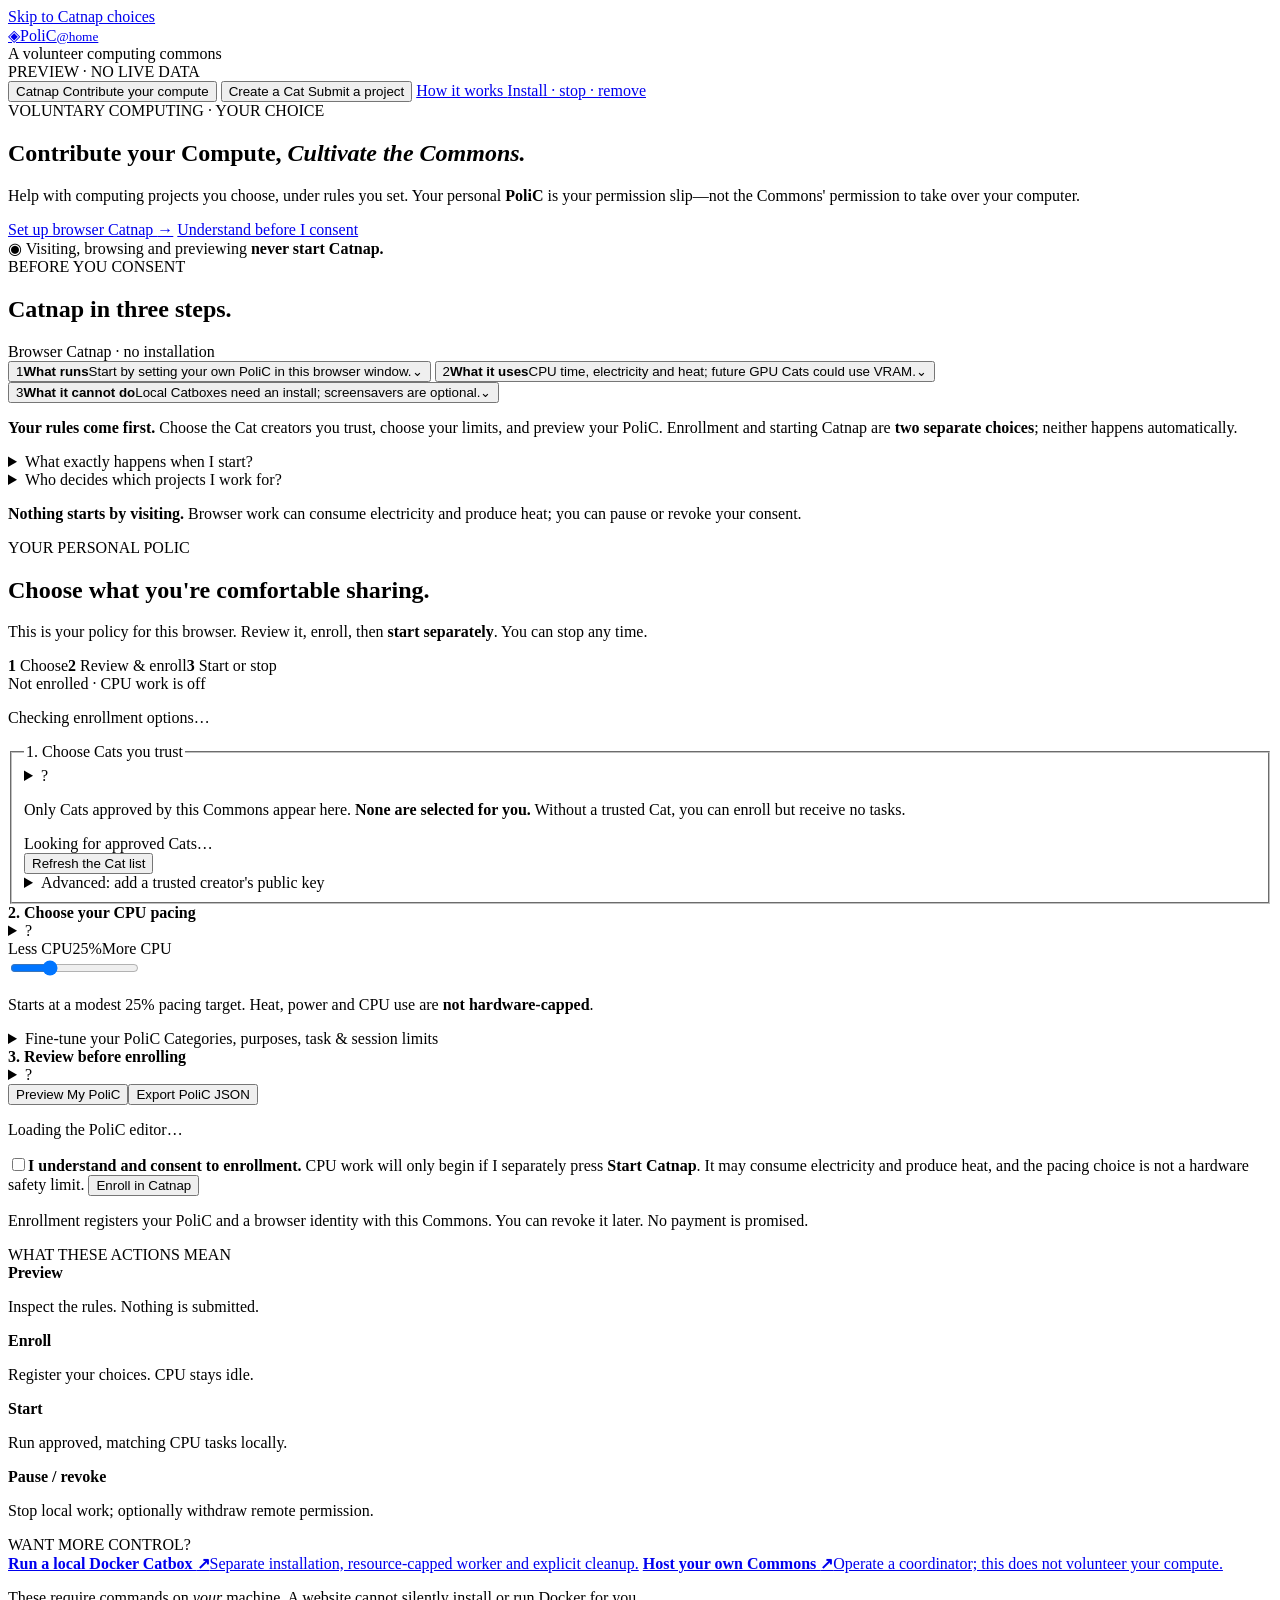
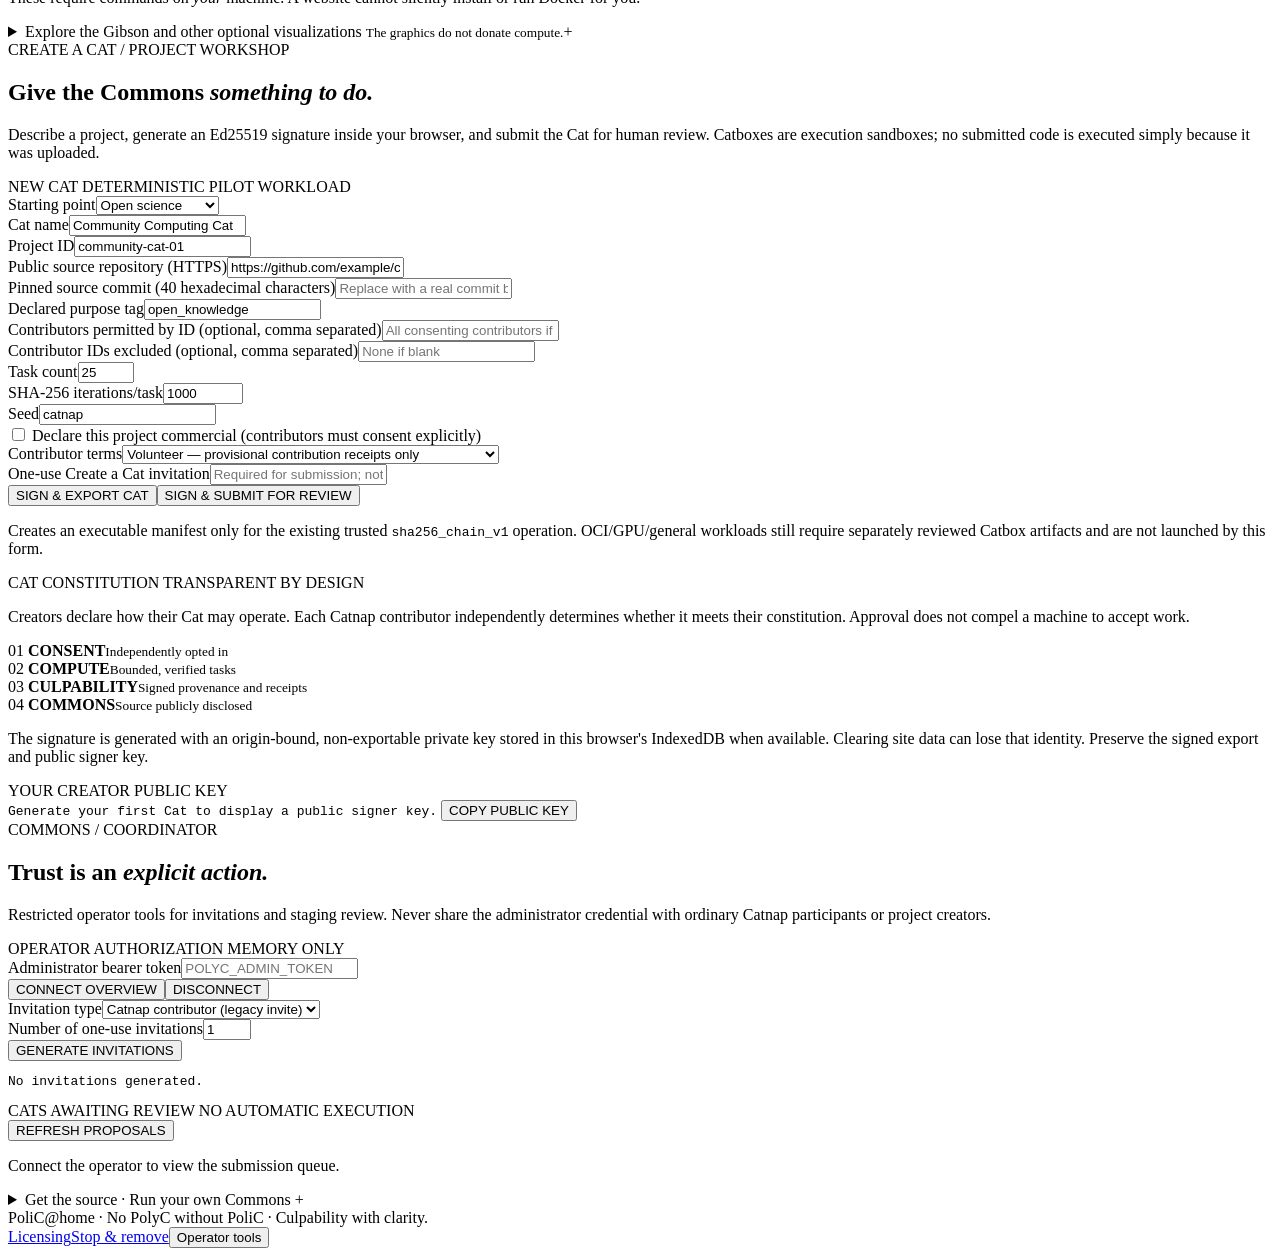
==== commit fe38e8a8: "incremental improvements to the landing page" ====
--- a/polyc/web/index.html
+++ b/polyc/web/index.html
@@ -4,127 +4,195 @@
   <meta charset="utf-8">
   <meta name="viewport" content="width=device-width, initial-scale=1">
   <meta name="theme-color" content="#08111d">
-  <title>PoliC@home · Catnap & Create a Cat</title>
+  <meta name="description" content="Contribute your compute, cultivate the commons. Set a personal PoliC, understand the work, then choose whether to start Catnap.">
+  <title>PoliC@home · Your compute, your consent</title>
   <link rel="stylesheet" href="/web/style.css">
   <script type="module" src="/web/app.js"></script>
 </head>
 <body>
+<a class="skip-link" href="#contribute">Skip to Catnap choices</a>
 <div class="app-shell">
   <header class="masthead">
     <a href="/" class="brand" aria-label="PoliC at Home home"><span class="mark">◈</span><span>Poli<span class="accent">C</span><small>@home</small></span></a>
-    <div class="mast-middle"><span class="spark"></span> COMPUTATIONAL COMMONS <span class="mast-version">/ CATNAP v0.6</span></div>
-    <div id="connectBadge" class="tag warn">DEMO • NO LIVE DATA</div>
+    <div class="mast-middle">A volunteer computing commons</div>
+    <div id="connectBadge" class="tag warn" aria-live="polite">PREVIEW · NO LIVE DATA</div>
   </header>
-  <nav class="main-nav" aria-label="Primary">
-    <button class="nav-btn selected" data-panel="catnapPanel">◉ &nbsp; Catnap <span>Contribute computing</span></button>
-    <button class="nav-btn" data-panel="createPanel">✧ &nbsp; Create a Cat <span>Submit a project</span></button>
-    <button class="nav-btn" data-panel="commonsPanel">▧ &nbsp; Commons <span>Operator tools</span></button>
-    <a class="nav-link" href="/web/participate.html">◈ &nbsp; Get started <span>Consent · Docker · Cleanup</span></a>
-    <a class="nav-link" href="#get-source">↧ &nbsp; Get the source <span>Run your own Commons</span></a>
+  <nav class="main-nav" aria-label="Primary navigation">
+    <button class="nav-btn selected" data-panel="catnapPanel" type="button" aria-current="page">Catnap <span>Contribute your compute</span></button>
+    <button class="nav-btn" data-panel="createPanel" type="button">Create a Cat <span>Submit a project</span></button>
+    <a class="nav-link" href="/web/participate.html">How it works <span>Install · stop · remove</span></a>
   </nav>
-  <main>
-    <section id="catnapPanel" class="panel visible" aria-label="Catnap">
-      <div class="intro-grid">
-        <div><div class="eyebrow">CATNAP / THE GIBSON</div><h1>Your cycles. Your constitution. <em>Our Commons.</em></h1>
-          <p class="intro">The Gibson visualizes computation, but watching it does not run a Catbox or donate your CPU. Choose a participation mode below; preview mode is synthetic and clearly marked.</p></div>
-        <div class="hero-readout"><span class="corner-label">VERIFIED TASKS</span><strong id="verifiedCount">0</strong><small id="nodeCount">0 participating nodes</small></div>
+  <main id="mainContent">
+    <section id="catnapPanel" class="panel visible" aria-label="Catnap contributor home">
+      <div class="visitor-hero">
+        <div class="hero-copy">
+          <div class="eyebrow">VOLUNTARY COMPUTING · YOUR CHOICE</div>
+          <h1>Contribute your Compute, <em>Cultivate the Commons.</em></h1>
+          <p class="intro">Help with computing projects you choose, under rules you set. Your personal <strong>PoliC</strong> is your permission slip—not the Commons' permission to take over your computer.</p>
+          <div class="hero-actions">
+            <a class="hero-primary" href="#contribute">Set up browser Catnap <span aria-hidden="true">→</span></a>
+            <a class="hero-secondary" href="#before-you-decide">Understand before I consent</a>
+          </div>
+          <div class="no-autostart"><span aria-hidden="true">◉</span> Visiting, browsing and previewing <strong>never start Catnap.</strong></div>
+        </div>
+
       </div>
-      <div class="eyebrow path-kicker">CHOOSE HOW TO PARTICIPATE · NOTHING STARTS AUTOMATICALLY</div>
-      <div class="path-grid" aria-label="Choose a participation path">
-        <a class="path-card" href="#contribute"><span class="path-num">01 · NO INSTALL</span><strong>Catnap in this Browser</strong><small>Configure your PoliC, then explicitly enroll and start local CPU work.</small></a>
-        <a class="path-card" href="/web/participate.html#catbox"><span class="path-num">02 · LOCAL DOCKER</span><strong>Run My Catbox</strong><small>Install an opt-in, resource-capped native worker on your own machine. Stop and remove at will.</small></a>
-        <a class="path-card" href="/web/participate.html#commons"><span class="path-num">03 · SELF HOST</span><strong>Run My Own Commons</strong><small>Host a separate coordinator in Docker; hosting does not donate compute.</small></a>
-      </div>
-      <section class="capability-panel" aria-labelledby="capability-title">
-        <div class="surface-title" id="capability-title">WHAT YOUR BROWSER CAN CONTRIBUTE <span>THIS DEVICE, NOT THE HOSTING SERVER</span></div>
-        <p class="capability-lead">Catnap runs on <strong>your own device</strong> in a browser Web Worker, only after you enroll and press <strong>Start Catnap</strong>. Just visiting this page or watching the Gibson scene does not donate compute.</p>
-        <div class="capability-grid">
-          <div class="capability-item available"><strong>✓ AVAILABLE IN BROWSER</strong><p>Best-effort local CPU time for the built-in <code>SHA-256 chain</code> task; choose a 5–75% pacing target, choose trusted approved Cats, pause or revoke consent.</p></div>
-          <div class="capability-item unavailable"><strong>✕ NOT AVAILABLE IN BROWSER</strong><p>No general-purpose Catbox/Docker workloads, native/GPU acceleration, background compute after closing the tab, or guaranteed CPU, temperature, energy, and OS nice limits.</p></div>
-          <div class="capability-item requirements"><strong>◎ TO ACTUALLY CONTRIBUTE</strong><p>You need a secure HTTPS/localhost connection, your own PoliC and explicit consent. To receive work, opt in to at least one approved Cat creator. Keep the tab open and visible.</p></div>
-        </div>
-        <p class="helper">Your browser's CPU may consume power or generate heat during work. The slider is cooperative pacing, <strong>not</strong> a hard resource cap. No payment is promised. Want enforceable resource controls or native GPUs? You will need a separately installed native agent.</p>
+
+      <section id="before-you-decide" class="preflight" aria-labelledby="before-title">
+        <div class="preflight-head"><div><div class="eyebrow">BEFORE YOU CONSENT</div><h2 id="before-title">Catnap in three steps.</h2></div><span class="preflight-state">Browser Catnap · no installation</span></div>
+        <div class="truth-grid" role="tablist" aria-label="Three things to understand about Catnap">
+          <button id="explainTab1" class="truth-item active" data-explain="1" type="button" role="tab" aria-controls="explainPanel1" aria-selected="true" tabindex="0">
+            <span class="truth-icon" aria-hidden="true">1</span><span class="truth-copy"><strong>What runs</strong><span>Start by setting your own PoliC in this browser window.</span></span><span class="truth-chevron" aria-hidden="true">⌄</span>
+          </button>
+          <button id="explainTab2" class="truth-item" data-explain="2" type="button" role="tab" aria-controls="explainPanel2" aria-selected="false" tabindex="-1">
+            <span class="truth-icon" aria-hidden="true">2</span><span class="truth-copy"><strong>What it uses</strong><span>CPU time, electricity and heat; future GPU Cats could use VRAM.</span></span><span class="truth-chevron" aria-hidden="true">⌄</span>
+          </button>
+          <button id="explainTab3" class="truth-item" data-explain="3" type="button" role="tab" aria-controls="explainPanel3" aria-selected="false" tabindex="-1">
+            <span class="truth-icon" aria-hidden="true">3</span><span class="truth-copy"><strong>What it cannot do</strong><span>Local Catboxes need an install; screensavers are optional.</span></span><span class="truth-chevron" aria-hidden="true">⌄</span>
+          </button>
+        </div>
+        <div class="explain-content">
+          <section id="explainPanel1" class="explain-panel" role="tabpanel" aria-labelledby="explainTab1" tabindex="0">
+            <p><strong>Your rules come first.</strong> Choose the Cat creators you trust, choose your limits, and preview your PoliC. Enrollment and starting Catnap are <strong>two separate choices</strong>; neither happens automatically.</p>
+            <div class="faq-disclosures">
+              <details><summary>What exactly happens when I start?</summary><p>Today's browser pilot runs only approved SHA-256 hashing tasks inside a JavaScript Web Worker. The browser checks the task signature and your PoliC before doing work; a matching Cat must be available. The browser does not download or execute a Cat's arbitrary container code.</p></details>
+              <details><summary>Who decides which projects I work for?</summary><p>You do. The Commons operator approves Cats, but you separately trust creator keys. Trust in a creator also covers their <strong>future approved Cats</strong> that satisfy your other policy conditions. Categories and purposes are self-declared by creators, not independently audited.</p></details>
+            </div>
+          </section>
+          <section id="explainPanel2" class="explain-panel" role="tabpanel" aria-labelledby="explainTab2" tabindex="0" hidden>
+            <p><strong>Your resources, your limits.</strong> Computing uses CPU time, electricity and generates heat. Future GPU workloads could also use GPU memory (VRAM), but <strong>this browser pilot does not use your GPU for tasks</strong>. The browser's CPU slider offers an easy preference, <strong>not a guaranteed hardware limit</strong>.</p>
+            <div class="faq-disclosures">
+              <details><summary>What can resource controls enforce?</summary><p>Browser pacing is best-effort and cannot guarantee a CPU percentage, temperature, power cap or GPU memory limit. The current native Docker Catbox has a fixed CPU/memory cap and runs the same hashing pilot; configurable GPU workloads and VRAM sliders are not implemented yet.</p></details>
+              <details><summary>What information leaves my computer?</summary><p>Enrollment sends a browser nickname, your PoliC and an authentication token to the Commons. Work sends lease requests and results. The pilot does not ask to read local files. The Commons may retain task receipts, even after you revoke consent.</p></details>
+            </div>
+          </section>
+          <section id="explainPanel3" class="explain-panel" role="tabpanel" aria-labelledby="explainTab3" tabindex="0" hidden>
+            <p><strong>A website cannot install or run Docker on your computer.</strong> Browser Catnap cannot run arbitrary containers, perform native GPU tasks or continue after the tab closes. To run an isolated local Catbox, <a href="/web/participate.html#catbox">download PoliC@home and start its Docker worker yourself</a>. Automatic negotiation of arbitrary Catboxes is a future goal, not a current feature.</p>
+            <p>The optional <a id="openScreensaverFromExplainer" href="#visualizerDisclosure">Gibson screensaver and other scenes</a> offer a visual account of the Commons, in the tradition of earlier @home projects. Opening the visualizer does <strong>not</strong> contribute compute.</p>
+            <div class="faq-disclosures">
+              <details><summary>Can I stop, and is it paid?</summary><p>Pause stops browser work. Revoke also withdraws the node's consent at the Commons when the request succeeds; closing the tab stops computation but is not the same as revocation. For a local Catbox, follow the documented <a href="/web/participate.html#remove">stop, revoke and remove</a> commands.</p></details>
+              <details><summary>Is Catnap paid?</summary><p>No payment is promised. The present browser pilot is a voluntary contribution, with no guaranteed compensation or income.</p></details>
+            </div>
+          </section>
+        </div>
+        <p class="preflight-assurance"><strong>Nothing starts by visiting.</strong> Browser work can consume electricity and produce heat; you can pause or revoke your consent.</p>
       </section>
-      <div class="scene-nav" role="toolbar" aria-label="Screensaver scene">
-        <button class="chip active" data-scene="gibson">GIBSON</button>
-        <button class="chip" data-scene="flying">FLYING CATS</button>
-        <button class="chip" data-scene="toasters">FLYING TOASTERS</button>
-        <button class="chip" data-scene="pipes">3D PIPES</button>
-        <button class="chip" data-scene="terminal">CHRONICLE TERMINAL</button>
-        <span class="grow"></span>
-        <button id="fullscreenBtn" class="text-btn">⛶ FULLSCREEN</button>
-      </div>
-      <div class="screen-shell" id="screenShell">
-        <canvas id="sceneCanvas" aria-label="Live compute screensaver visualization" tabindex="0"></canvas>
-        <div class="screen-grain" aria-hidden="true"></div>
-        <div class="screen-overlay top-left"><span class="tiny">PoliC // Catnap</span><strong id="sceneTitle">GIBSON / MONOLITH ARRAY</strong></div>
-        <div class="screen-overlay top-right"><span class="tiny" id="sceneFeed">SYNTHETIC PREVIEW</span><strong id="sceneClock">00:00:00</strong></div>
-        <div class="screen-overlay bottom-left"><span class="tiny">TASKS IN FLIGHT</span><strong id="leasedCount">0</strong></div>
-        <div class="screen-overlay bottom-right"><span class="tiny" id="selectedLabel">SELECT A MONOLITH TO INSPECT</span><strong id="selectedDetail">CATBOX CITY // OBSERVER MODE</strong></div>
-        <div id="screenMessage" class="screen-message">VISUALIZATION PREVIEW // NOT REAL COMPUTE</div>
-      </div>
-      <div class="dash-grid">
-        <div class="surface">
-          <div class="surface-title">SCENE CONTROL <span>PERSONALIZE YOUR CATNAP</span></div>
-          <div class="form-row"><label for="skinSelect">Theme / skin</label><select id="skinSelect"><option value="gibson">Gibson Blue</option><option value="emerald">Phosphor Green</option><option value="ember">Amber Terminal</option><option value="graphite">Thurber Graphite</option></select></div>
-          <div class="form-row"><label for="speedRange">Camera / animation speed <output id="speedValue">50%</output></label><input type="range" min="10" max="100" value="50" id="speedRange"></div>
-          <div class="inline-actions"><button id="exportSkinBtn" class="secondary">EXPORT SKIN</button><label class="file-trigger" for="importSkin">IMPORT SKIN<input id="importSkin" type="file" accept="application/json,.json"></label></div>
-          <div class="helper">Skins are validated, declarative JSON. Full screensaver paradigms use the documented scene plug-in API.</div>
-        </div>
-        <div class="surface">
-          <div class="surface-title" id="contribute">CONTRIBUTE COMPUTING <span>CONSENT BEFORE EXECUTION</span></div>
+
+      <section class="consent-layout" id="contribute" aria-labelledby="contribute-title">
+        <div class="consent-main surface">
+          <div class="eyebrow">YOUR PERSONAL POLIC</div>
+          <h2 id="contribute-title">Choose what you're comfortable sharing.</h2>
+          <p class="section-lead">This is your policy for this browser. Review it, enroll, then <strong>start separately</strong>. You can stop any time.</p>
+          <div class="journey-steps" aria-label="Catnap steps"><span><b>1</b> Choose</span><span><b>2</b> Review & enroll</span><span><b>3</b> Start or stop</span></div>
+          <div class="visitor-status" id="visitorStatus" role="status" aria-live="polite">Not enrolled · CPU work is off</div>
           <div id="enrollForm">
-            <p class="self-join-note" hidden><strong>No invitation needed on this local Commons.</strong> Choose your PoliC, acknowledge the resource impact, then enroll. Your CPU remains idle until you separately press <strong>Start Catnap</strong>.</p>
-            <div id="inviteFallback" class="form-row" hidden><label for="inviteCatnap">Catnap invitation (only if this Commons requires one)</label><input id="inviteCatnap" autocomplete="off" placeholder="One-use invitation from the Commons operator"></div>
-            <p id="enrollmentModeNotice" class="helper" role="status">Checking the Commons enrollment settings…</p>
-            <div class="form-row"><label for="catnapName">This browser's nickname (automatically generated)</label><input id="catnapName" value="browser-cat-01" maxlength="64" pattern="[a-z0-9-]+"></div>
-            <fieldset class="polic-fieldset"><legend>Choose Cats you trust to work for</legend>
-              <p class="helper">Only operator-approved Cats are listed. Check each creator you want to trust. <strong>Trusting a creator also trusts their future approved Cats</strong>, subject to your other PoliC restrictions. Unchecked creators get no work from you.</p>
-              <div id="approvedCatList" class="approved-cats" aria-live="polite">Loading approved Cats…</div>
-              <button id="refreshCatalog" class="secondary" type="button">Refresh approved Cats</button>
+            <p class="self-join-note" hidden><strong>Self-enrollment available.</strong> No invitation or administrator token needed. Enrollment alone does not start work.</p>
+            <div id="inviteFallback" class="form-row" hidden><label for="inviteCatnap">One-use Catnap invitation (this Commons requires one)</label><input id="inviteCatnap" autocomplete="off" placeholder="Invitation provided by this Commons"></div>
+            <p id="enrollmentModeNotice" class="helper" role="status">Checking enrollment options…</p>
+            <fieldset class="polic-fieldset trust-fieldset"><legend>1. Choose Cats you trust </legend>
+              <details class="help-tip"><summary aria-label="More about trusted creators" title="More about trusted creators">?</summary><div class="tip-content">Selecting one Cat trusts its creator key, including future operator-approved Cats signed by that creator. You can revoke and re-enroll to change this. No creator is selected automatically.</div></details>
+              <p class="field-description">Only Cats approved by this Commons appear here. <strong>None are selected for you.</strong> Without a trusted Cat, you can enroll but receive no tasks.</p>
+              <div id="approvedCatList" class="approved-cats" aria-live="polite">Looking for approved Cats…</div>
+              <button id="refreshCatalog" class="secondary" type="button">Refresh the Cat list</button>
               <div id="catalogNotice" class="notice inline-feedback" role="status" aria-live="polite"></div>
-              <details class="advanced-trust"><summary>Advanced: manually trust additional creator keys</summary>
-                <div class="form-row"><label for="trustedSigners">Ed25519 public keys (64 hexadecimal characters, one per line)</label><textarea id="trustedSigners" rows="2" placeholder="Optional. Treat these keys as creator-wide trust, not approval of a single Cat."></textarea></div>
+              <details class="advanced-trust"><summary>Advanced: add a trusted creator's public key</summary>
+                <div class="form-row"><label for="trustedSigners">Ed25519 public keys (one 64-character hexadecimal key per line)</label><textarea id="trustedSigners" rows="2" placeholder="Only add keys from creators you deliberately trust."></textarea></div>
               </details>
             </fieldset>
-            <div class="form-row"><label for="cpuBudget">Best-effort browser CPU budget <output id="cpuValue">25%</output></label><input id="cpuBudget" type="range" min="5" max="75" step="5" value="25"></div>
-            <fieldset class="polic-fieldset"><legend>Your PoliC / Cat eligibility</legend>
-              <p class="helper">Only checked categories may run. A category is a creator-declared label, not a third-party content audit.</p>
-              <label class="polic-check"><input id="categoryScience" type="checkbox" checked> Open science</label>
-              <label class="polic-check"><input id="categoryClimate" type="checkbox" checked> Climate research</label>
-              <label class="polic-check"><input id="categoryMedia" type="checkbox"> Open media</label>
-              <label class="polic-check"><input id="allowCommercial" type="checkbox"> Permit commercial Cats (off by default)</label>
-              <div class="form-row"><label for="excludedPurposes">Additional excluded declared purposes (comma or newline separated)</label><textarea id="excludedPurposes" rows="2" placeholder="e.g. targeted_advertising, surveillance"></textarea></div>
-              <p class="helper">Baseline exclusions (ethnic_cleansing, racial_supremacy) and public-source / pinned-commit / signed-Cat requirements remain enabled.</p>
-            </fieldset>
-            <fieldset class="polic-fieldset"><legend>Your PoliC / work session</legend>
-              <div class="form-row"><label for="taskSeconds">Maximum runtime per task (local timeout, seconds)</label><select id="taskSeconds"><option value="5">5 seconds</option><option value="10">10 seconds</option><option value="15" selected>15 seconds</option><option value="20">20 seconds</option></select></div>
-              <div class="form-row"><label for="sessionMinutes">Stop requesting work after</label><select id="sessionMinutes"><option value="15">15 minutes</option><option value="30" selected>30 minutes</option><option value="60">60 minutes</option><option value="0">Until I press Pause or leave</option></select></div>
-              <p class="helper">Session limit is enforced locally while this page runs; it does not change your registered server constitution. CPU pacing is approximate. There is no guaranteed temperature, energy, memory, or OS-level CPU cap.</p>
-            </fieldset>
-            <div class="polic-preview-controls"><button id="previewPolicBtn" class="secondary" type="button" aria-controls="policPreview">Preview My PoliC</button><button id="exportPolicBtn" class="secondary" type="button">Export PoliC JSON</button></div>
-            <p id="policEditorReady" class="helper" role="status">Editor loading. If this message persists, check that JavaScript is enabled and the browser console has no errors.</p>
-            <p class="helper">Preview and export never enroll or run computing. You may enroll without trusting any Cats, but you will remain idle until you opt in to a creator. This local pilot permits self-enrollment.</p>
-            <div id="policActionNotice" class="notice inline-feedback" role="status" aria-live="polite"></div>
-            <pre id="policPreview" class="polic-preview" aria-live="polite" hidden></pre>
-            <label class="polic-check consent-check"><input id="browserConsent" type="checkbox"> I understand that this runs CPU work on my device only after I press Start; pacing is best-effort, may use electricity and produce heat, and is not a hardware safety limit.</label>
-            <button id="enrollBtn" class="primary wide" type="button">Enroll in Catnap</button>
-            <div id="enrollmentNotice" class="notice inline-feedback" role="status" aria-live="polite"></div>
-            <p class="helper">The browser cannot guarantee CPU percentages or enforce thermal, power, GPU, or OS nice limits. Only approved built-in SHA-256 tasks run in this pilot.</p>
+            <div class="primary-polic-choice">
+              <div class="choice-head"><label for="cpuBudget"><strong>2. Choose your CPU pacing</strong></label><details class="help-tip"><summary aria-label="More about CPU pacing" title="More about CPU pacing">?</summary><div class="tip-content">This controls the worker’s cooperative pace, not a strict CPU percentage. Your actual processor usage and temperature can vary. For enforceable resource limits, use a locally installed native Catbox.</div></details></div>
+              <div class="pacing-row"><span>Less CPU</span><output id="cpuValue" for="cpuBudget">25%</output><span>More CPU</span></div>
+              <input id="cpuBudget" type="range" min="5" max="75" step="5" value="25">
+              <p class="helper">Starts at a modest 25% pacing target. Heat, power and CPU use are <strong>not hardware-capped</strong>.</p>
+            </div>
+            <details class="polic-extra"><summary>Fine-tune your PoliC <span>Categories, purposes, task & session limits</span></summary>
+              <div class="form-row"><label for="catnapName">Browser nickname</label><input id="catnapName" value="browser-cat-01" maxlength="64" pattern="[a-z0-9-]+"></div>
+              <fieldset class="polic-fieldset"><legend>Eligible project categories </legend>
+                <details class="help-tip"><summary aria-label="More about project categories" title="More about project categories">?</summary><div class="tip-content">Categories and declared purposes come from project authors and are not an independent content audit. Only checked categories are eligible.</div></details>
+                <label class="polic-check"><input id="categoryScience" type="checkbox" checked> Open science</label>
+                <label class="polic-check"><input id="categoryClimate" type="checkbox" checked> Climate research</label>
+                <label class="polic-check"><input id="categoryMedia" type="checkbox"> Open media</label>
+                <label class="polic-check"><input id="allowCommercial" type="checkbox"> Permit commercial Cats (off by default)</label>
+                <div class="form-row"><label for="excludedPurposes">Additional excluded declared purposes (comma or newline separated)</label><textarea id="excludedPurposes" rows="2" placeholder="e.g. targeted_advertising, surveillance"></textarea></div>
+                <p class="helper">Baseline exclusions (ethnic_cleansing, racial_supremacy) plus public-source, pinned-commit and signed-Cat requirements remain enabled.</p>
+              </fieldset>
+              <fieldset class="polic-fieldset"><legend>Task and session limits </legend>
+                <details class="help-tip"><summary aria-label="More about session limits" title="More about session limits">?</summary><div class="tip-content">A task timeout stops a local worker that runs too long. The session limit only applies while this page runs, and does not become a server-side constitutional constraint.</div></details>
+                <div class="form-row"><label for="taskSeconds">Maximum task runtime (local timeout)</label><select id="taskSeconds"><option value="5">5 seconds</option><option value="10">10 seconds</option><option value="15" selected>15 seconds</option><option value="20">20 seconds</option></select></div>
+                <div class="form-row"><label for="sessionMinutes">Stop requesting work after</label><select id="sessionMinutes"><option value="15">15 minutes</option><option value="30" selected>30 minutes</option><option value="60">60 minutes</option><option value="0">Until I press Pause or leave</option></select></div>
+                <p class="helper">The session clock is a local browser control; it does not enforce a hardware limit.</p>
+              </fieldset>
+            </details>
+            <div class="review-section"><div class="choice-head"><strong>3. Review before enrolling</strong><details class="help-tip"><summary aria-label="More about PoliC preview" title="More about PoliC preview">?</summary><div class="tip-content">Preview displays your policy as JSON and export saves a copy. Neither action registers you or starts any computing.</div></details></div>
+              <div class="polic-preview-controls"><button id="previewPolicBtn" class="secondary" type="button" aria-controls="policPreview" aria-expanded="false">Preview My PoliC</button><button id="exportPolicBtn" class="secondary" type="button">Export PoliC JSON</button></div>
+              <p id="policEditorReady" class="helper" role="status">Loading the PoliC editor…</p>
+              <div id="policActionNotice" class="notice inline-feedback" role="status" aria-live="polite"></div>
+              <pre id="policPreview" class="polic-preview" aria-live="polite" hidden></pre>
+            </div>
+            <div class="consent-final"><label class="polic-check consent-check"><input id="browserConsent" type="checkbox"><span><strong>I understand and consent to enrollment.</strong> CPU work will only begin if I separately press <strong>Start Catnap</strong>. It may consume electricity and produce heat, and the pacing choice is not a hardware safety limit.</span></label>
+              <button id="enrollBtn" class="primary wide" type="button">Enroll in Catnap</button>
+              <div id="enrollmentNotice" class="notice inline-feedback" role="status" aria-live="polite"></div>
+              <p class="helper">Enrollment registers your PoliC and a browser identity with this Commons. You can revoke it later. No payment is promised.</p>
+            </div>
           </div>
           <div id="participationForm" hidden>
             <div class="status-line"><span class="spark"></span><strong id="nodeIdentity"></strong><span id="workStatus">PAUSED</span></div>
+            <p class="success-note" id="postEnrollIntro">Your PoliC is enrolled. <strong>Your CPU is not working until you press Start.</strong></p>
             <p id="activePolicSummary" class="polic-summary"></p>
             <div class="meter"><div id="workProgress"></div></div>
             <div class="inline-actions"><button id="startBtn" class="primary">Start Catnap</button><button id="pauseBtn" class="secondary">Pause</button><button id="revokeBtn" class="danger">Revoke Consent</button></div>
-            <p class="helper">Pausing immediately stops local work. Revoking withdraws node consent at the coordinator. A closed or hidden tab does not reliably continue computing.</p>
-          </div>
-          <div id="catnapNotice" role="status" class="notice"></div>
-        </div>
-      </div>
-      <div class="surface feed-surface"><div class="surface-title">LIVE CHRONICLE <span>VERIFIABLE EVENTS, NOT JUST ANIMATION</span></div><div id="chronicleFeed" class="feed" aria-live="polite"></div></div>
+            <p class="helper">Pause stops local work. Revoke additionally withdraws this node's consent at the Commons if the network request succeeds. To change your registered PoliC, revoke and re-enroll.</p>
+          </div>
+          <div id="catnapNotice" role="status" aria-live="polite" class="notice"></div>
+        </div>
+        <aside class="consent-aside" aria-label="Consent guidance">
+          <div class="aside-card"><div class="eyebrow">WHAT THESE ACTIONS MEAN</div>
+            <div class="action-explainer"><strong>Preview</strong><p>Inspect the rules. Nothing is submitted.</p></div>
+            <div class="action-explainer"><strong>Enroll</strong><p>Register your choices. CPU stays idle.</p></div>
+            <div class="action-explainer"><strong>Start</strong><p>Run approved, matching CPU tasks locally.</p></div>
+            <div class="action-explainer"><strong>Pause / revoke</strong><p>Stop local work; optionally withdraw remote permission.</p></div>
+          </div>
+          <div class="aside-card alternate-paths"><div class="eyebrow">WANT MORE CONTROL?</div>
+            <a href="/web/participate.html#catbox"><strong>Run a local Docker Catbox <span aria-hidden="true">↗</span></strong><span>Separate installation, resource-capped worker and explicit cleanup.</span></a>
+            <a href="/web/participate.html#commons"><strong>Host your own Commons <span aria-hidden="true">↗</span></strong><span>Operate a coordinator; this does not volunteer your compute.</span></a>
+            <p>These require commands on <em>your</em> machine. A website cannot silently install or run Docker for you.</p>
+          </div>
+        </aside>
+      </section>
+
+      <details id="visualizerDisclosure" class="visualizer-disclosure">
+        <summary class="disclosure-heading"><span>Explore the Gibson and other optional visualizations <small>The graphics do not donate compute.</small></span><span aria-hidden="true">+</span></summary>
+        <div class="visualizer-inner">
+          <p class="section-lead">These are illustrations of the Commons. Until you enroll, any activity displayed is explicitly synthetic preview data. Opening this section does not start Catnap.</p>
+          <div aria-label="Screensaver scene" class="scene-nav" role="toolbar">
+<button class="chip active" data-scene="gibson">GIBSON</button>
+<button class="chip" data-scene="flying">FLYING CATS</button>
+<button class="chip" data-scene="toasters">FLYING TOASTERS</button>
+<button class="chip" data-scene="pipes">3D PIPES</button>
+<button class="chip" data-scene="terminal">CHRONICLE TERMINAL</button>
+<span class="grow"></span>
+<button class="text-btn" id="fullscreenBtn">⛶ FULLSCREEN</button>
+</div>
+          <div class="screen-shell" id="screenShell">
+<canvas aria-label="Live compute screensaver visualization" id="sceneCanvas" tabindex="0"></canvas>
+<div aria-hidden="true" class="screen-grain"></div>
+<div class="screen-overlay top-left"><span class="tiny">PoliC // Catnap</span><strong id="sceneTitle">GIBSON / MONOLITH ARRAY</strong></div>
+<div class="screen-overlay top-right"><span class="tiny" id="sceneFeed">SYNTHETIC PREVIEW</span><strong id="sceneClock">00:00:00</strong></div>
+<div class="screen-overlay bottom-left"><span class="tiny">TASKS IN FLIGHT</span><strong id="leasedCount">0</strong></div>
+<div class="screen-overlay bottom-right"><span class="tiny" id="selectedLabel">SELECT A MONOLITH TO INSPECT</span><strong id="selectedDetail">CATBOX CITY // OBSERVER MODE</strong></div>
+<div class="screen-message" id="screenMessage">VISUALIZATION PREVIEW // NOT REAL COMPUTE</div>
+</div>
+          <div class="dashboard-lower"><div class="surface">
+<div class="surface-title">SCENE CONTROL <span>PERSONALIZE YOUR CATNAP</span></div>
+<div class="form-row"><label for="skinSelect">Theme / skin</label><select id="skinSelect"><option value="gibson">Gibson Blue</option><option value="emerald">Phosphor Green</option><option value="ember">Amber Terminal</option><option value="graphite">Thurber Graphite</option></select></div>
+<div class="form-row"><label for="speedRange">Camera / animation speed <output id="speedValue">50%</output></label><input id="speedRange" max="100" min="10" type="range" value="50"/></div>
+<div class="inline-actions"><button class="secondary" id="exportSkinBtn">EXPORT SKIN</button><label class="file-trigger" for="importSkin">IMPORT SKIN<input accept="application/json,.json" id="importSkin" type="file"/></label></div>
+<div class="helper">Skins are validated, declarative JSON. Full screensaver paradigms use the documented scene plug-in API.</div>
+</div><div class="surface feed-surface"><div class="surface-title">LIVE CHRONICLE <span>VERIFIABLE EVENTS, NOT JUST ANIMATION</span></div><div aria-live="polite" class="feed" id="chronicleFeed"></div></div></div>
+          <div class="hero-readout"><span class="corner-label">VERIFIED TASKS</span><strong id="verifiedCount">0</strong><small id="nodeCount">0 participating nodes</small></div>
+        </div>
+      </details>
     </section>
-
     <section id="createPanel" class="panel" aria-label="Create a Cat">
       <div class="eyebrow">CREATE A CAT / PROJECT WORKSHOP</div><h1>Give the Commons <em>something to do.</em></h1>
       <p class="intro">Describe a project, generate an Ed25519 signature inside your browser, and submit the Cat for human review. Catboxes are execution sandboxes; no submitted code is executed simply because it was uploaded.</p>
@@ -182,7 +250,8 @@
         </div>
       </div>
     </section>
-    <section id="get-source" class="surface source-panel" aria-labelledby="source-title">
+
+    <details id="get-source" class="surface source-panel source-disclosure" aria-labelledby="source-title"><summary class="disclosure-heading">Get the source · Run your own Commons <span aria-hidden="true">+</span></summary><div class="source-inner">
       <div class="eyebrow">COPY THE COMMONS / OPEN SOURCE</div>
       <h2 id="source-title">Take PoliC@home home.</h2>
       <p>Download a source snapshot, inspect or modify it, and run your <strong>own independent PoliC@home coordinator</strong>. Downloading does not enroll your machine in Catnap or grant this server access to your resources.</p>
@@ -196,9 +265,13 @@
 python -m pip install -e .
 export POLYC_ADMIN_TOKEN="$(python -c 'import secrets; print(secrets.token_urlsafe(36))')"
 polyc serve --db runtime/browser.sqlite --host 127.0.0.1 --port 8765</pre><p>Then open <code>http://127.0.0.1:8765/</code>. For public hosting, read the security guidance first: the development server should not be exposed directly to the Internet.</p></div>
-    </section>
+    </div></details>
+
   </main>
-  <footer>PoliC@home / No PolyC without PoliC <span>•</span> CULPABILITY WITH CLARITY <span class="footer-right">LOCAL-FIRST / OPT-IN / OPEN SOURCE</span></footer>
+  <footer>
+    <span>PoliC@home · No PolyC without PoliC · Culpability with clarity.</span>
+    <div class="footer-links"><a href="/web/licenses.html">Licensing</a><a href="/web/participate.html#remove">Stop & remove</a><button data-panel="commonsPanel" type="button">Operator tools</button></div>
+  </footer>
 </div>
 </body>
 </html>
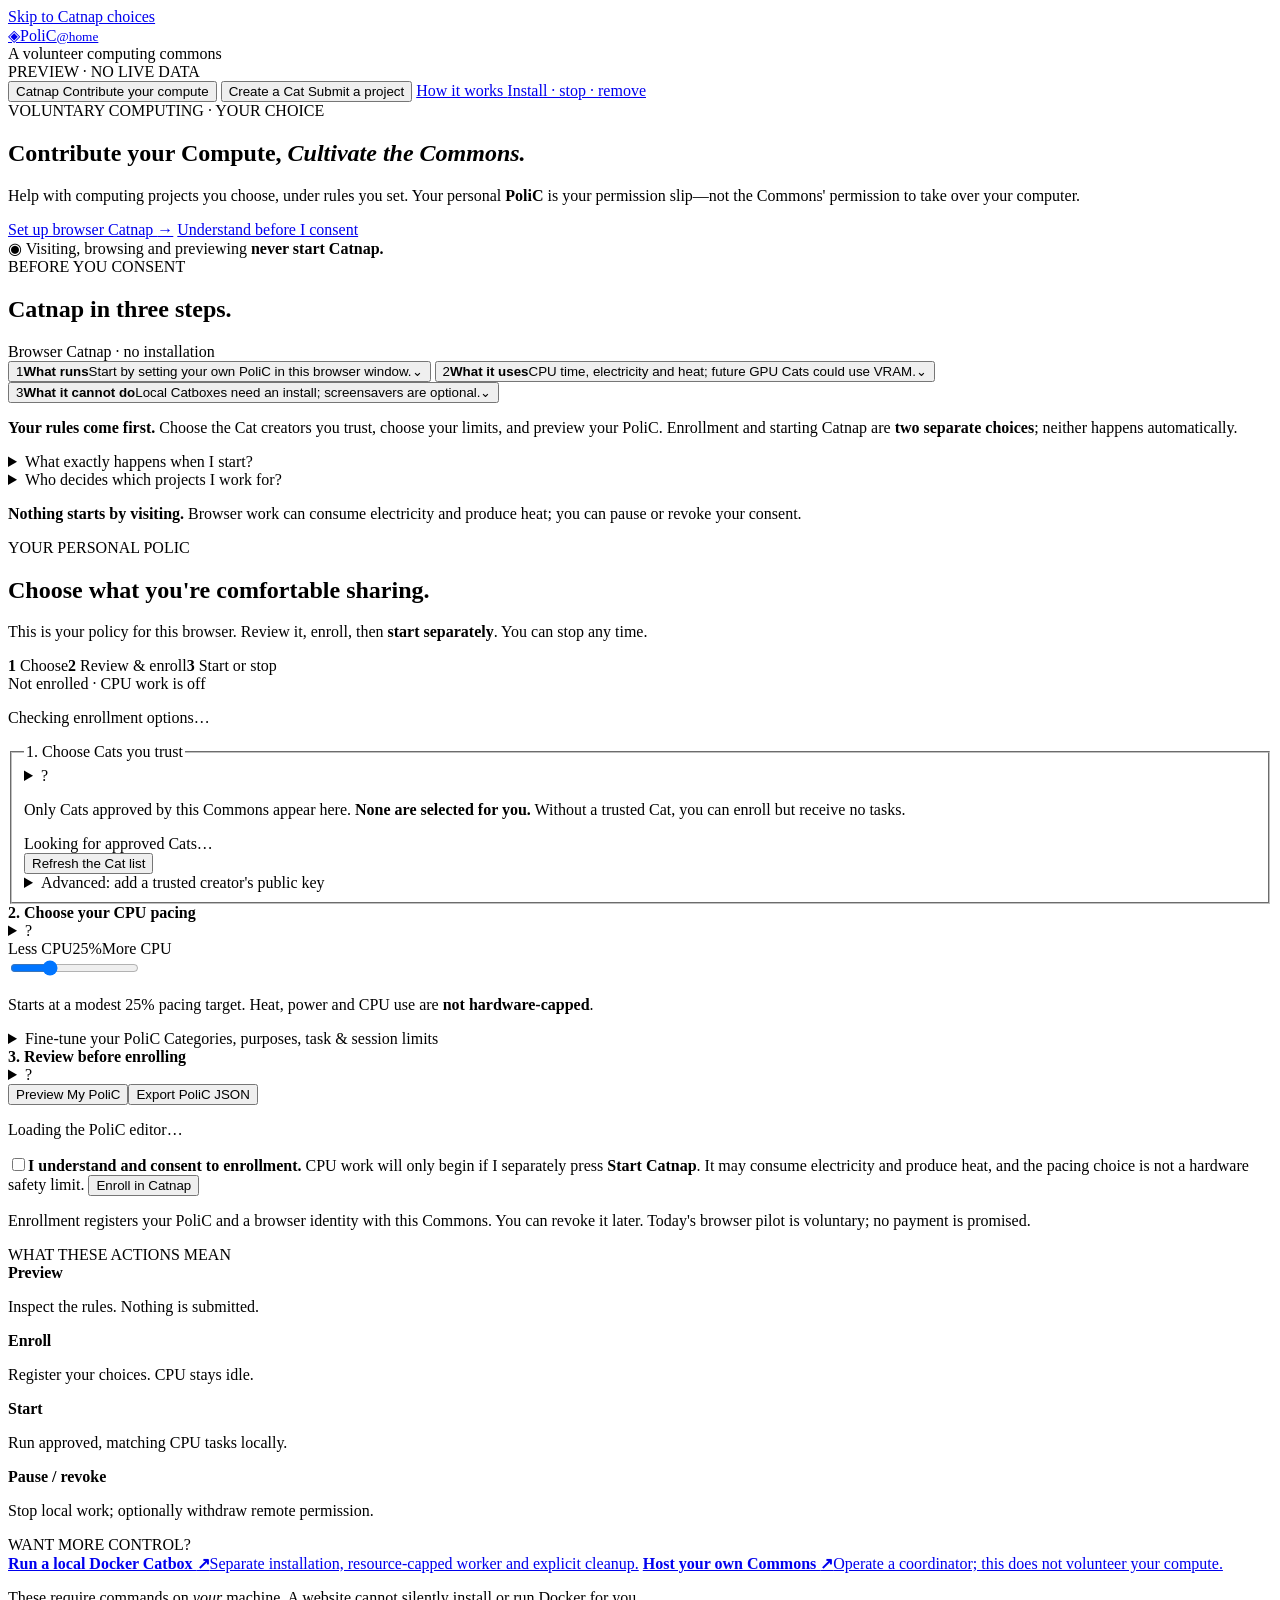
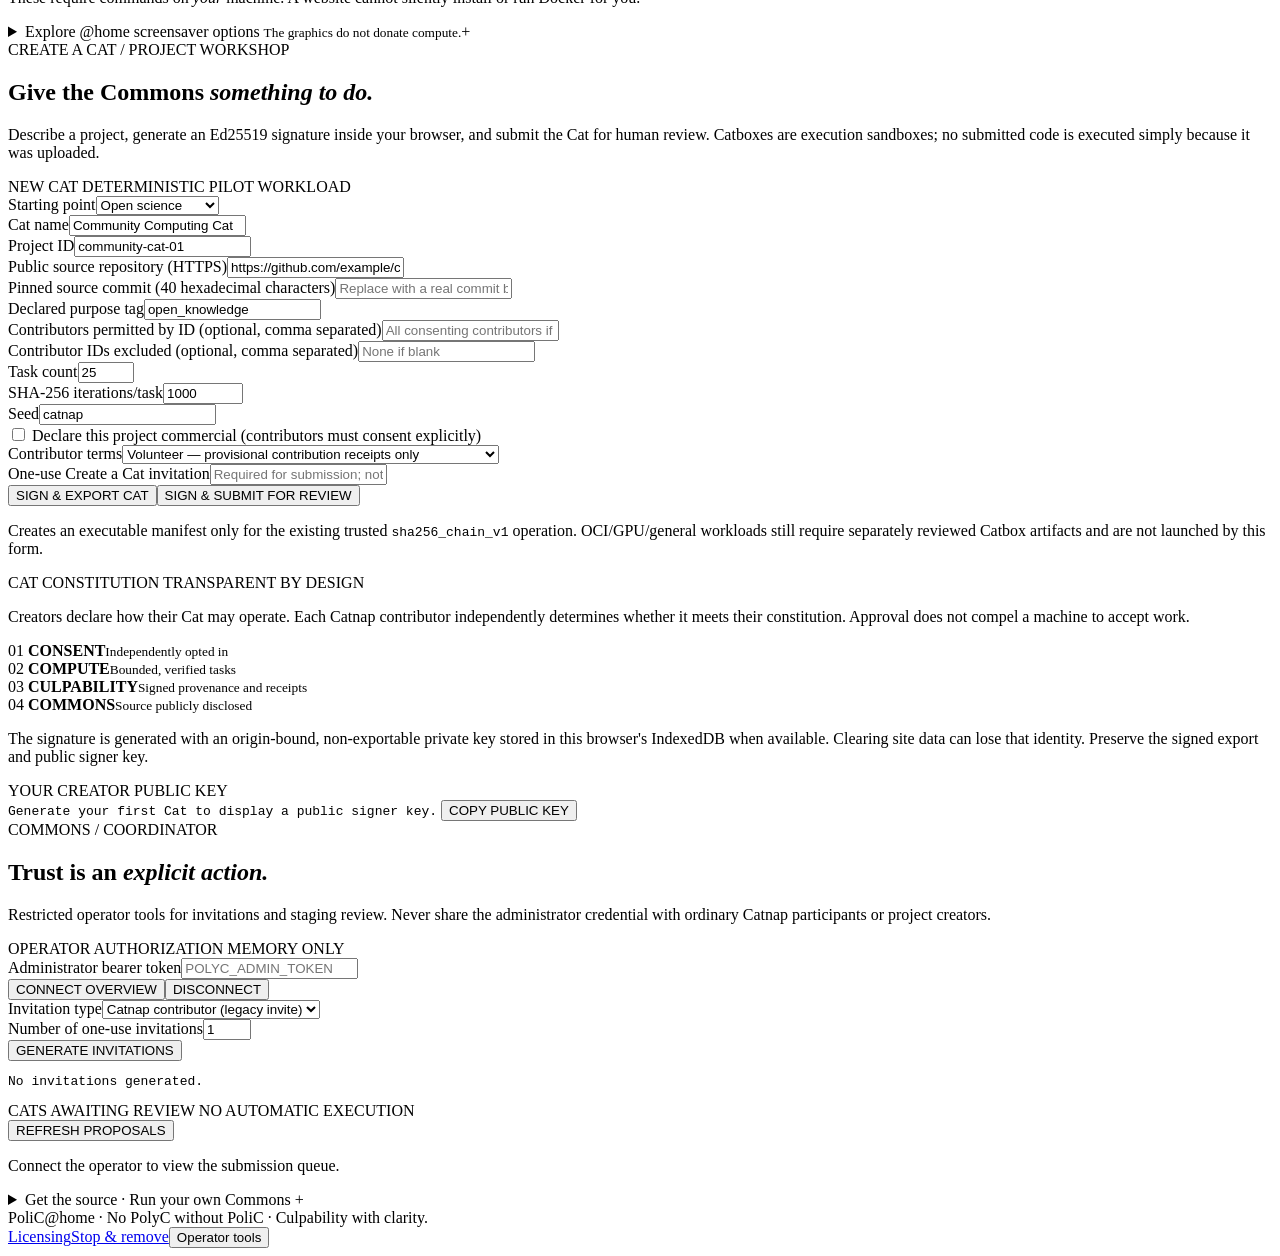
==== commit 3f5219e4: "refined the verbiage for first time users" ====
--- a/polyc/web/index.html
+++ b/polyc/web/index.html
@@ -70,8 +70,8 @@
             <p><strong>A website cannot install or run Docker on your computer.</strong> Browser Catnap cannot run arbitrary containers, perform native GPU tasks or continue after the tab closes. To run an isolated local Catbox, <a href="/web/participate.html#catbox">download PoliC@home and start its Docker worker yourself</a>. Automatic negotiation of arbitrary Catboxes is a future goal, not a current feature.</p>
             <p>The optional <a id="openScreensaverFromExplainer" href="#visualizerDisclosure">Gibson screensaver and other scenes</a> offer a visual account of the Commons, in the tradition of earlier @home projects. Opening the visualizer does <strong>not</strong> contribute compute.</p>
             <div class="faq-disclosures">
-              <details><summary>Can I stop, and is it paid?</summary><p>Pause stops browser work. Revoke also withdraws the node's consent at the Commons when the request succeeds; closing the tab stops computation but is not the same as revocation. For a local Catbox, follow the documented <a href="/web/participate.html#remove">stop, revoke and remove</a> commands.</p></details>
-              <details><summary>Is Catnap paid?</summary><p>No payment is promised. The present browser pilot is a voluntary contribution, with no guaranteed compensation or income.</p></details>
+              <details><summary>Can I stop at any time?</summary><p>Yes. <strong>Pause</strong> stops browser work. <strong>Revoke Consent</strong> also withdraws this node's authorization at the Commons once revocation is confirmed. Closing the tab stops browser computation, but does <strong>not</strong> revoke enrollment. For a local Catbox, use the documented <a href="/web/participate.html#remove">stop, revoke and remove</a> commands.</p></details>
+              <details><summary>Is Catnap paid?</summary><p>No payment is promised, and compensation or income is not guaranteed. The longer-term aim is a protocol for <strong>accountable mutual prosperity</strong>: Cat creators and Catbox contributors could publish transparent terms, matched against each contributor's PoliC and accepted through <strong>informed, enthusiastic collaboration</strong>. Payments and economic matching are <strong>not available in today's browser pilot</strong>.</p></details>
             </div>
           </section>
         </div>
@@ -132,7 +132,7 @@
             <div class="consent-final"><label class="polic-check consent-check"><input id="browserConsent" type="checkbox"><span><strong>I understand and consent to enrollment.</strong> CPU work will only begin if I separately press <strong>Start Catnap</strong>. It may consume electricity and produce heat, and the pacing choice is not a hardware safety limit.</span></label>
               <button id="enrollBtn" class="primary wide" type="button">Enroll in Catnap</button>
               <div id="enrollmentNotice" class="notice inline-feedback" role="status" aria-live="polite"></div>
-              <p class="helper">Enrollment registers your PoliC and a browser identity with this Commons. You can revoke it later. No payment is promised.</p>
+              <p class="helper">Enrollment registers your PoliC and a browser identity with this Commons. You can revoke it later. Today's browser pilot is voluntary; no payment is promised.</p>
             </div>
           </div>
           <div id="participationForm" hidden>
@@ -161,7 +161,7 @@
       </section>
 
       <details id="visualizerDisclosure" class="visualizer-disclosure">
-        <summary class="disclosure-heading"><span>Explore the Gibson and other optional visualizations <small>The graphics do not donate compute.</small></span><span aria-hidden="true">+</span></summary>
+        <summary class="disclosure-heading"><span>Explore @home screensaver options <small>The graphics do not donate compute.</small></span><span aria-hidden="true">+</span></summary>
         <div class="visualizer-inner">
           <p class="section-lead">These are illustrations of the Commons. Until you enroll, any activity displayed is explicitly synthetic preview data. Opening this section does not start Catnap.</p>
           <div aria-label="Screensaver scene" class="scene-nav" role="toolbar">
@@ -253,7 +253,7 @@
 
     <details id="get-source" class="surface source-panel source-disclosure" aria-labelledby="source-title"><summary class="disclosure-heading">Get the source · Run your own Commons <span aria-hidden="true">+</span></summary><div class="source-inner">
       <div class="eyebrow">COPY THE COMMONS / OPEN SOURCE</div>
-      <h2 id="source-title">Take PoliC@home home.</h2>
+      <h2 id="source-title">Bring PoliC@home home.</h2>
       <p>Download a source snapshot, inspect or modify it, and run your <strong>own independent PoliC@home coordinator</strong>. Downloading does not enroll your machine in Catnap or grant this server access to your resources.</p>
       <div class="source-actions"><a class="source-download" href="/web/downloads/PoliCatHome-source.zip" download="PoliCatHome-source.zip">↓ DOWNLOAD SOURCE ZIP</a><a class="source-guide" href="/web/participate.html">SET UP / STOP / REMOVE</a></div>
       <p class="helper"><a href="/web/participate.html#remove">How to pause, revoke and remove everything you run</a>. Browser Catnap needs no Docker installation. A Docker Catbox needs an explicit local shell command; this web page cannot remotely start it.</p>
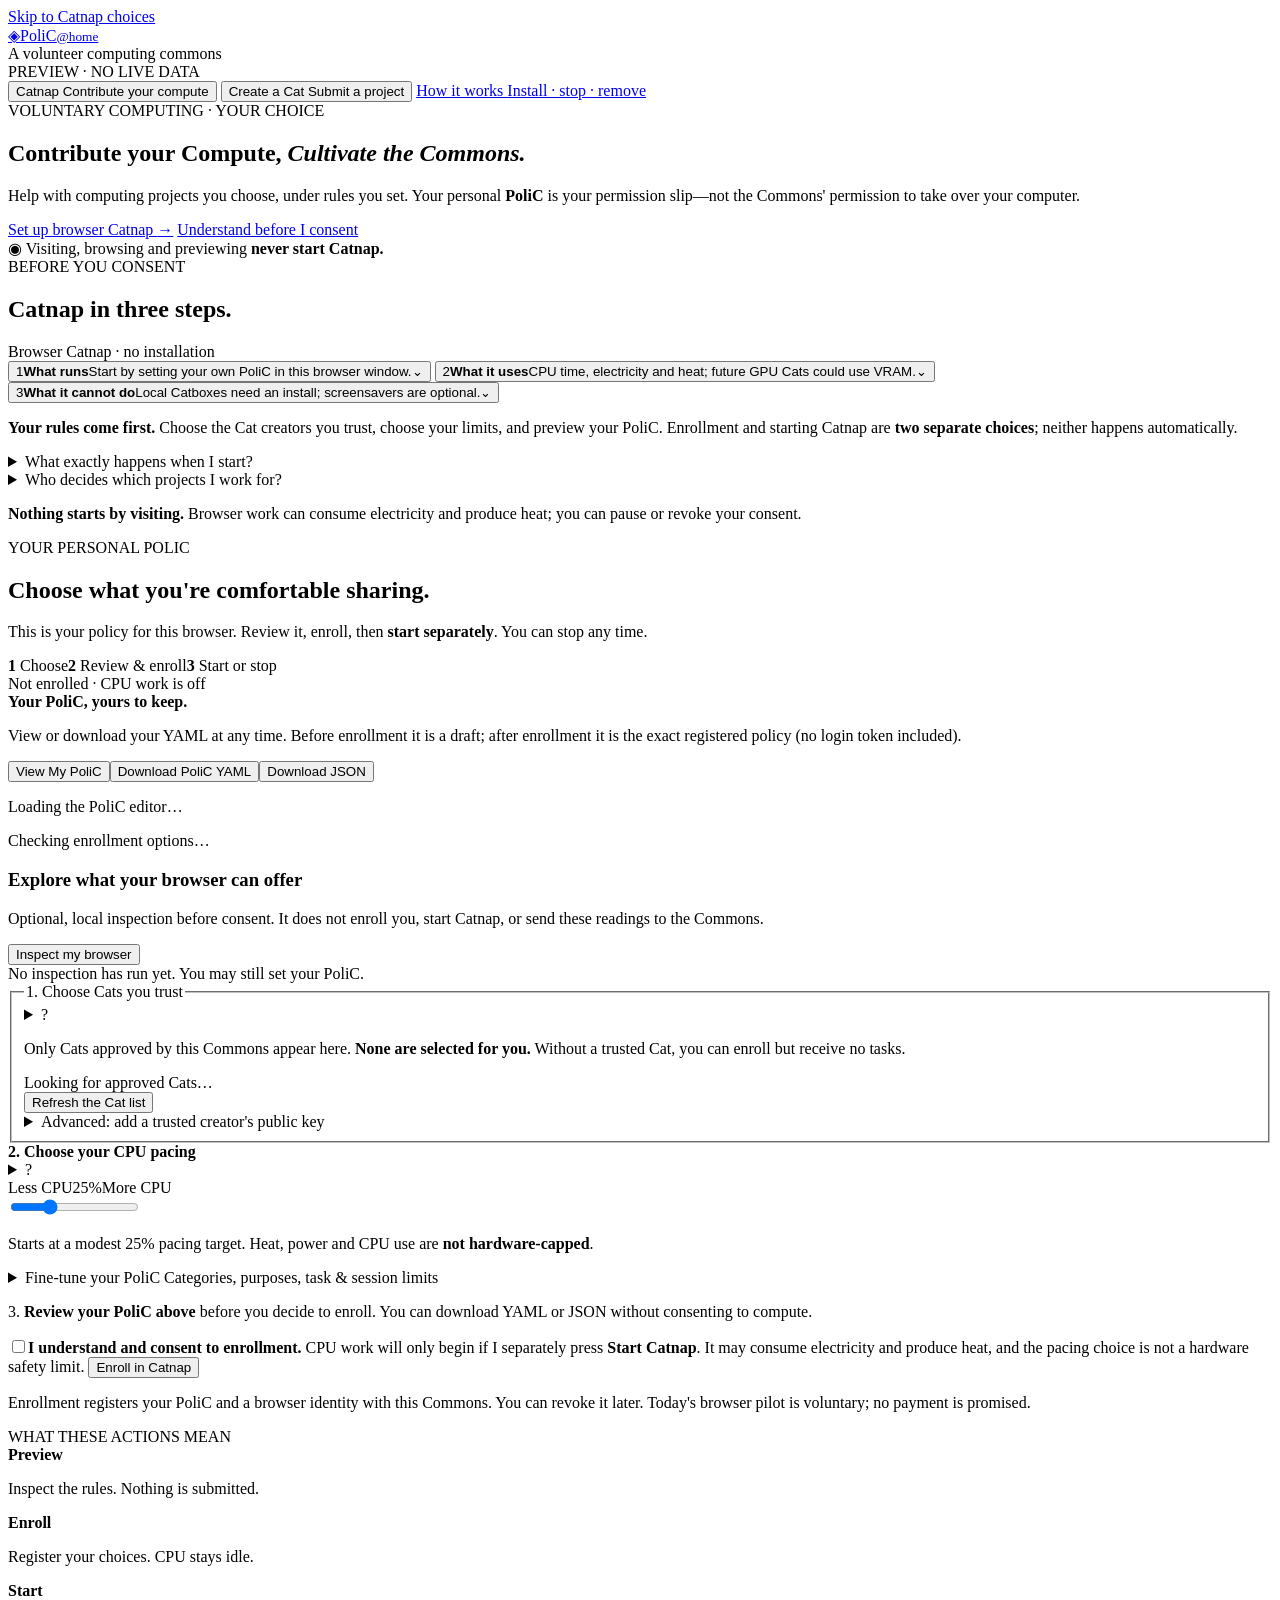
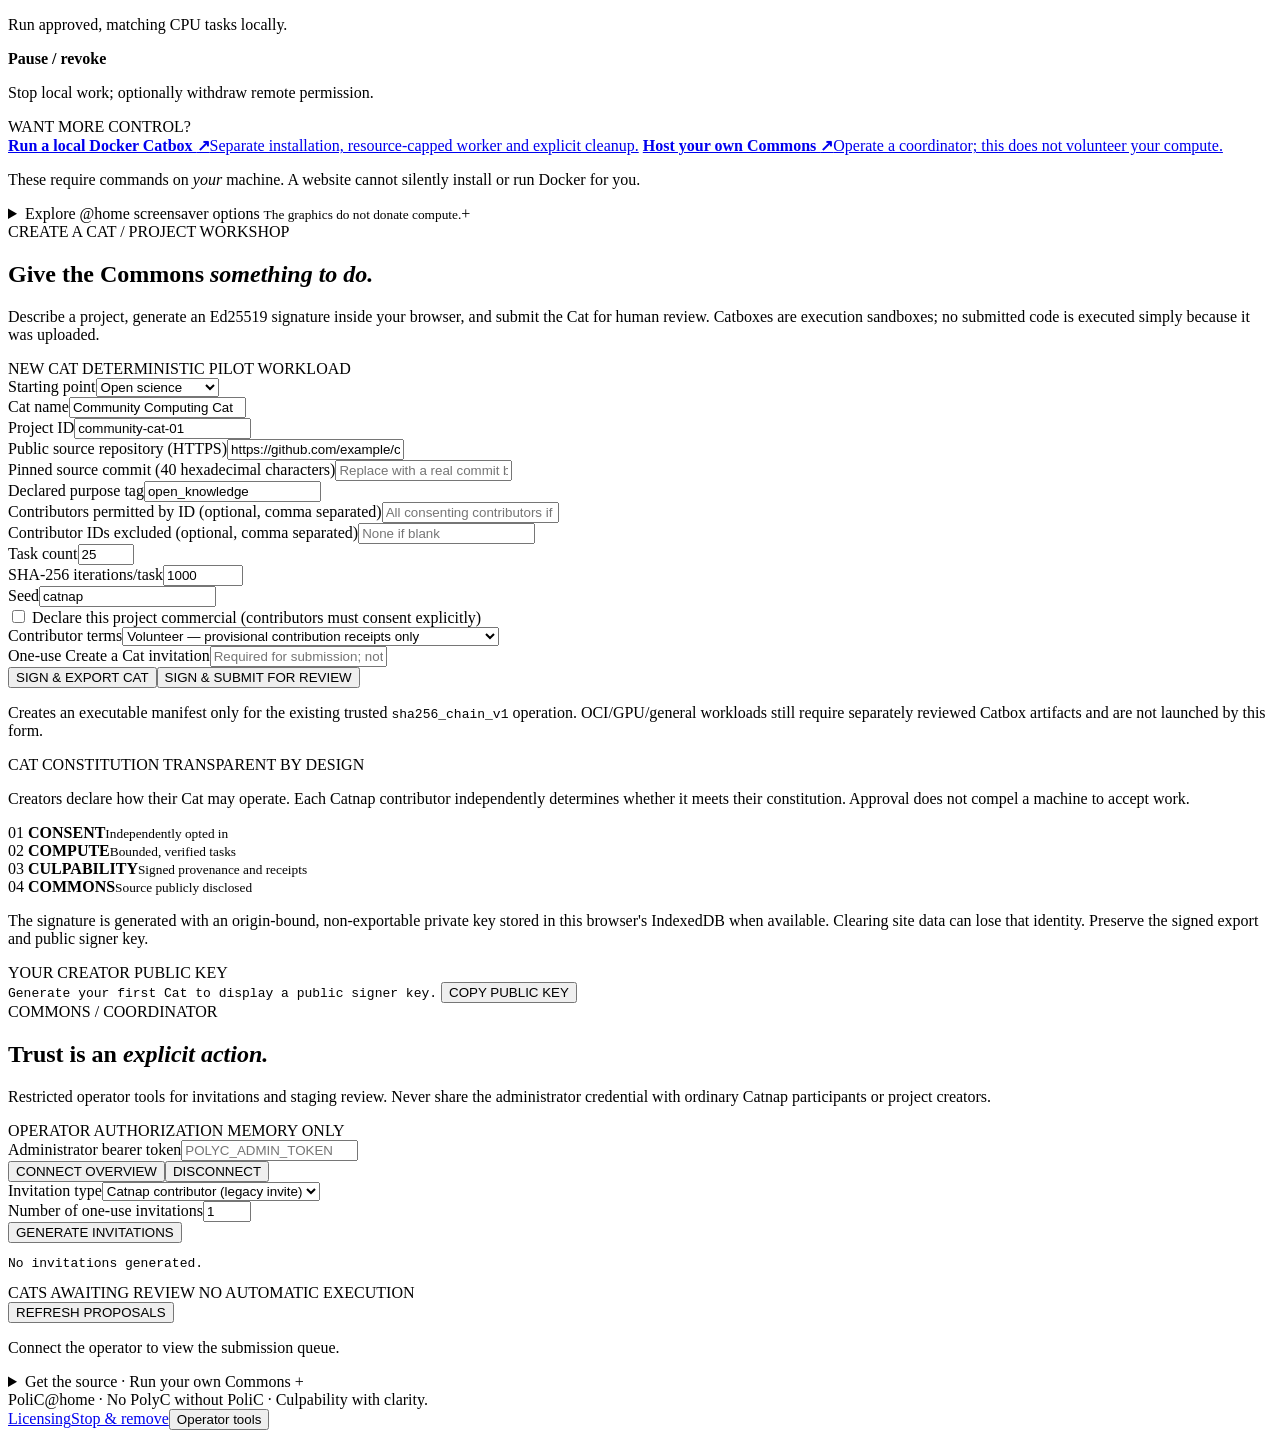
==== commit cf8fd08c: "WebGL and resource investigation for informed allocation" ====
--- a/polyc/web/index.html
+++ b/polyc/web/index.html
@@ -85,10 +85,33 @@
           <p class="section-lead">This is your policy for this browser. Review it, enroll, then <strong>start separately</strong>. You can stop any time.</p>
           <div class="journey-steps" aria-label="Catnap steps"><span><b>1</b> Choose</span><span><b>2</b> Review & enroll</span><span><b>3</b> Start or stop</span></div>
           <div class="visitor-status" id="visitorStatus" role="status" aria-live="polite">Not enrolled · CPU work is off</div>
+          <section class="policy-access" aria-label="Your PoliC file">
+            <div><strong>Your PoliC, yours to keep.</strong><p>View or download your YAML at any time. Before enrollment it is a draft; after enrollment it is the exact registered policy (no login token included).</p></div>
+            <div class="policy-access-actions"><button id="previewPolicBtn" class="secondary" type="button" aria-controls="policPreview" aria-expanded="false">View My PoliC</button><button id="exportYamlBtn" class="secondary" type="button">Download PoliC YAML</button><button id="exportPolicBtn" class="secondary" type="button">Download JSON</button></div>
+            <p id="policEditorReady" class="helper" role="status">Loading the PoliC editor…</p>
+            <div id="policActionNotice" class="notice inline-feedback" role="status" aria-live="polite"></div>
+            <pre id="policPreview" class="polic-preview" aria-live="polite" hidden></pre>
+          </section>
           <div id="enrollForm">
             <p class="self-join-note" hidden><strong>Self-enrollment available.</strong> No invitation or administrator token needed. Enrollment alone does not start work.</p>
             <div id="inviteFallback" class="form-row" hidden><label for="inviteCatnap">One-use Catnap invitation (this Commons requires one)</label><input id="inviteCatnap" autocomplete="off" placeholder="Invitation provided by this Commons"></div>
             <p id="enrollmentModeNotice" class="helper" role="status">Checking enrollment options…</p>
+            <section class="resource-discovery" aria-labelledby="resource-title">
+              <div class="resource-head"><div><h3 id="resource-title">Explore what your browser can offer</h3><p>Optional, local inspection before consent. It does not enroll you, start Catnap, or send these readings to the Commons.</p></div><button id="inspectResourcesBtn" class="secondary" type="button">Inspect my browser</button></div>
+              <div id="resourceStatus" class="helper" role="status" aria-live="polite">No inspection has run yet. You may still set your PoliC.</div>
+              <div id="resourceResults" hidden>
+                <dl class="resource-grid">
+                  <div><dt>Logical CPU processors <details class="help-tip"><summary aria-label="About logical CPU processors">?</summary><div class="tip-content">Browser-reported logical concurrency, possibly reduced for privacy or scheduling. Not physical CPU cores.</div></details></dt><dd id="resourceCpu">—</dd></div>
+                  <div><dt>Approximate system RAM <details class="help-tip"><summary aria-label="About browser RAM reading">?</summary><div class="tip-content">Only a rounded memory tier, when available; not free RAM and not a memory limit.</div></details></dt><dd id="resourceRam">—</dd></div>
+                  <div><dt>WebGL 2 graphics <details class="help-tip"><summary aria-label="About WebGL">?</summary><div class="tip-content">Graphics rendering support is separate from permission to compute. The optional screensaver can use GPU graphics resources.</div></details></dt><dd id="resourceGl">—</dd></div>
+                  <div><dt>WebGPU compute capability <details class="help-tip"><summary aria-label="About WebGPU limits">?</summary><div class="tip-content">The reported maximum buffer size is a per-allocation API ceiling, NOT the GPU's total or free VRAM. The pilot does not schedule Catnap GPU work.</div></details></dt><dd id="resourceGpu">—</dd></div>
+                  <div><dt>Battery <details class="help-tip"><summary aria-label="About battery readings">?</summary><div class="tip-content">May be restricted or synthesized by your browser. Not used as an automatic stop rule in this pilot.</div></details></dt><dd id="resourceBattery">—</dd></div>
+                  <div><dt>Temperature / fan / GPU watts <details class="help-tip"><summary aria-label="About hardware sensors">?</summary><div class="tip-content">Web pages cannot normally read these sensors or enforce thermal, fan or hardware wattage limits. A separately installed and authorized native monitor would be required.</div></details></dt><dd id="resourceSensors">Not exposed by ordinary browser APIs</dd></div>
+                </dl>
+                <details class="resource-gpu-proof"><summary>Try a tiny GPU calculation (separate opt-in diagnostic)</summary><p>Only if WebGPU is available: press the button to execute a four-number calculation locally, then release the buffers. This does not contribute compute to a Cat or register consent, and is not a GPU stress test.</p><button id="gpuProofBtn" class="secondary" type="button">Run local GPU proof</button><p id="gpuProofNotice" role="status" aria-live="polite" class="helper"></p></details>
+                <p class="resource-caveat">The inspection does not reveal total free VRAM, temperatures, fan speeds or accurate power consumption. These readings stay in this page; the exported PoliC contains your <em>choices</em>, not hardware identifiers or inspection readings.</p>
+              </div>
+            </section>
             <fieldset class="polic-fieldset trust-fieldset"><legend>1. Choose Cats you trust </legend>
               <details class="help-tip"><summary aria-label="More about trusted creators" title="More about trusted creators">?</summary><div class="tip-content">Selecting one Cat trusts its creator key, including future operator-approved Cats signed by that creator. You can revoke and re-enroll to change this. No creator is selected automatically.</div></details>
               <p class="field-description">Only Cats approved by this Commons appear here. <strong>None are selected for you.</strong> Without a trusted Cat, you can enroll but receive no tasks.</p>
@@ -123,12 +146,7 @@
                 <p class="helper">The session clock is a local browser control; it does not enforce a hardware limit.</p>
               </fieldset>
             </details>
-            <div class="review-section"><div class="choice-head"><strong>3. Review before enrolling</strong><details class="help-tip"><summary aria-label="More about PoliC preview" title="More about PoliC preview">?</summary><div class="tip-content">Preview displays your policy as JSON and export saves a copy. Neither action registers you or starts any computing.</div></details></div>
-              <div class="polic-preview-controls"><button id="previewPolicBtn" class="secondary" type="button" aria-controls="policPreview" aria-expanded="false">Preview My PoliC</button><button id="exportPolicBtn" class="secondary" type="button">Export PoliC JSON</button></div>
-              <p id="policEditorReady" class="helper" role="status">Loading the PoliC editor…</p>
-              <div id="policActionNotice" class="notice inline-feedback" role="status" aria-live="polite"></div>
-              <pre id="policPreview" class="polic-preview" aria-live="polite" hidden></pre>
-            </div>
+            <p class="helper">3. <strong>Review your PoliC above</strong> before you decide to enroll. You can download YAML or JSON without consenting to compute.</p>
             <div class="consent-final"><label class="polic-check consent-check"><input id="browserConsent" type="checkbox"><span><strong>I understand and consent to enrollment.</strong> CPU work will only begin if I separately press <strong>Start Catnap</strong>. It may consume electricity and produce heat, and the pacing choice is not a hardware safety limit.</span></label>
               <button id="enrollBtn" class="primary wide" type="button">Enroll in Catnap</button>
               <div id="enrollmentNotice" class="notice inline-feedback" role="status" aria-live="polite"></div>
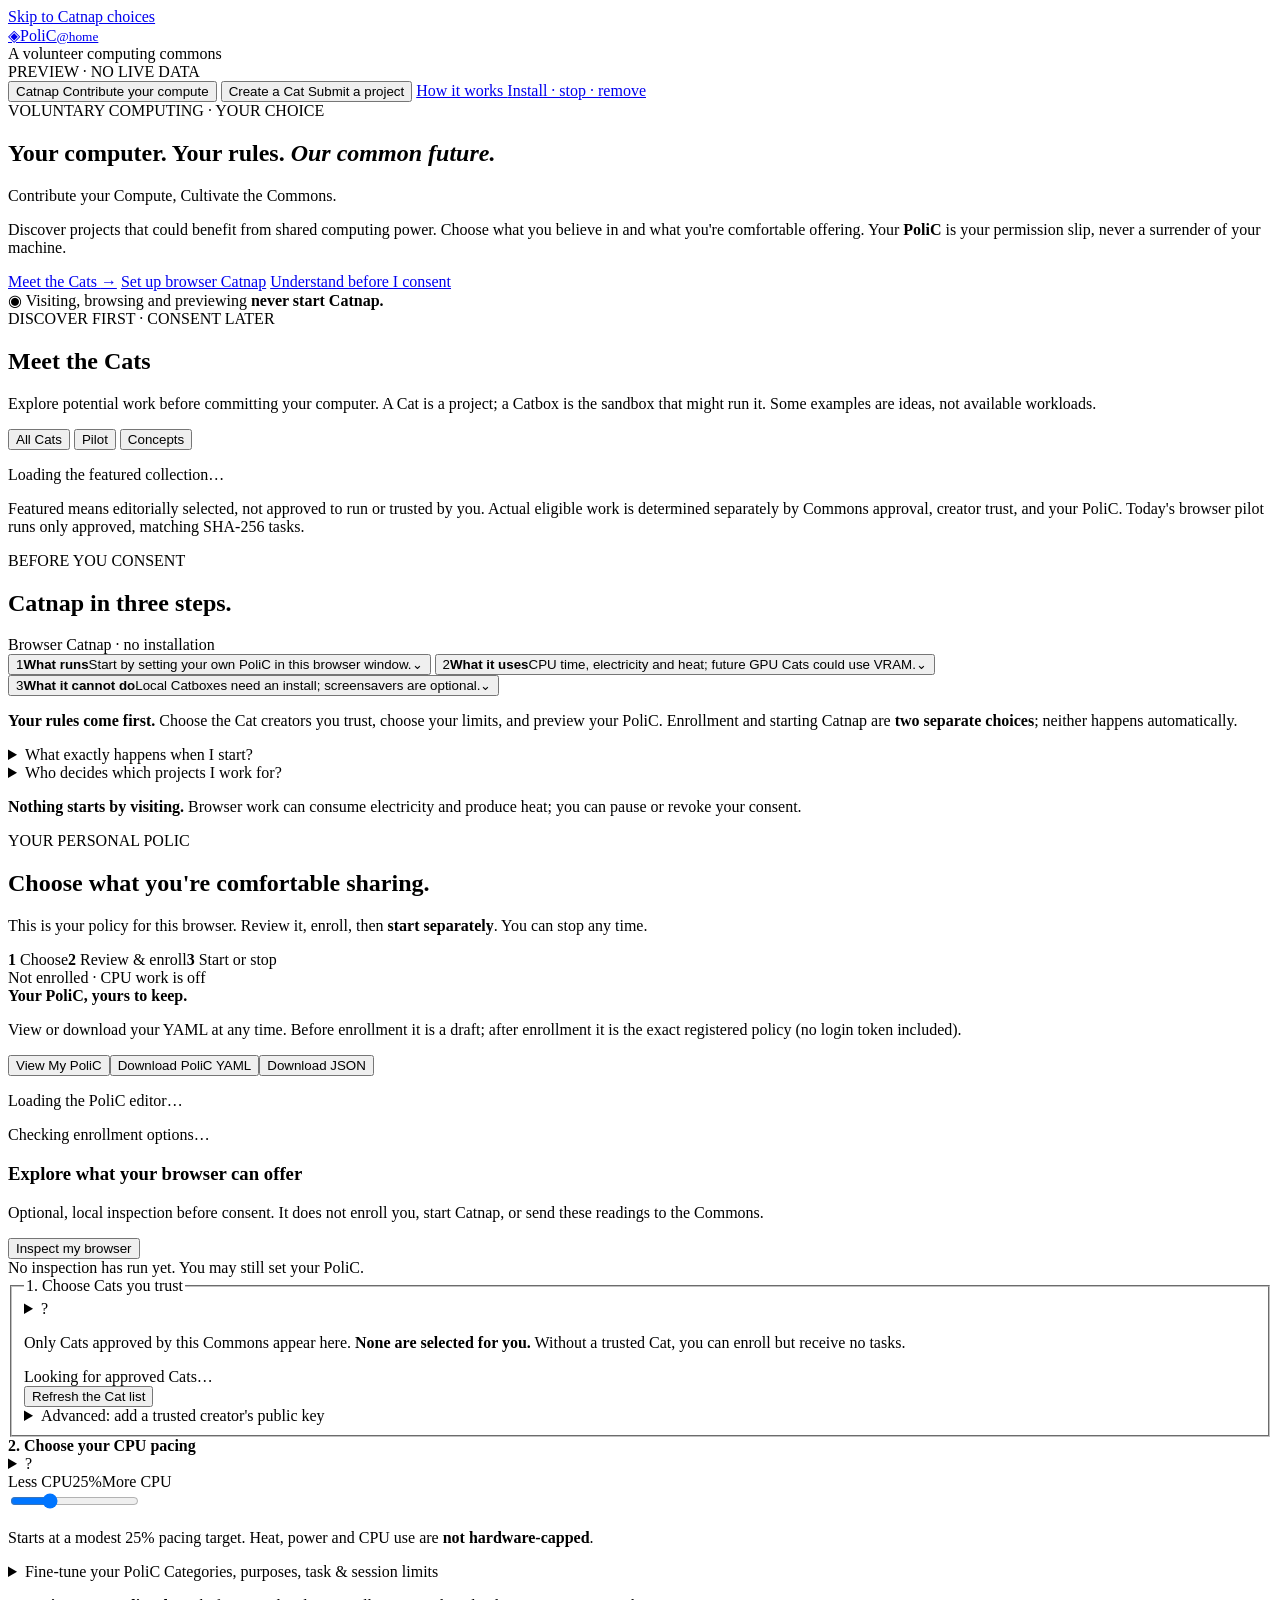
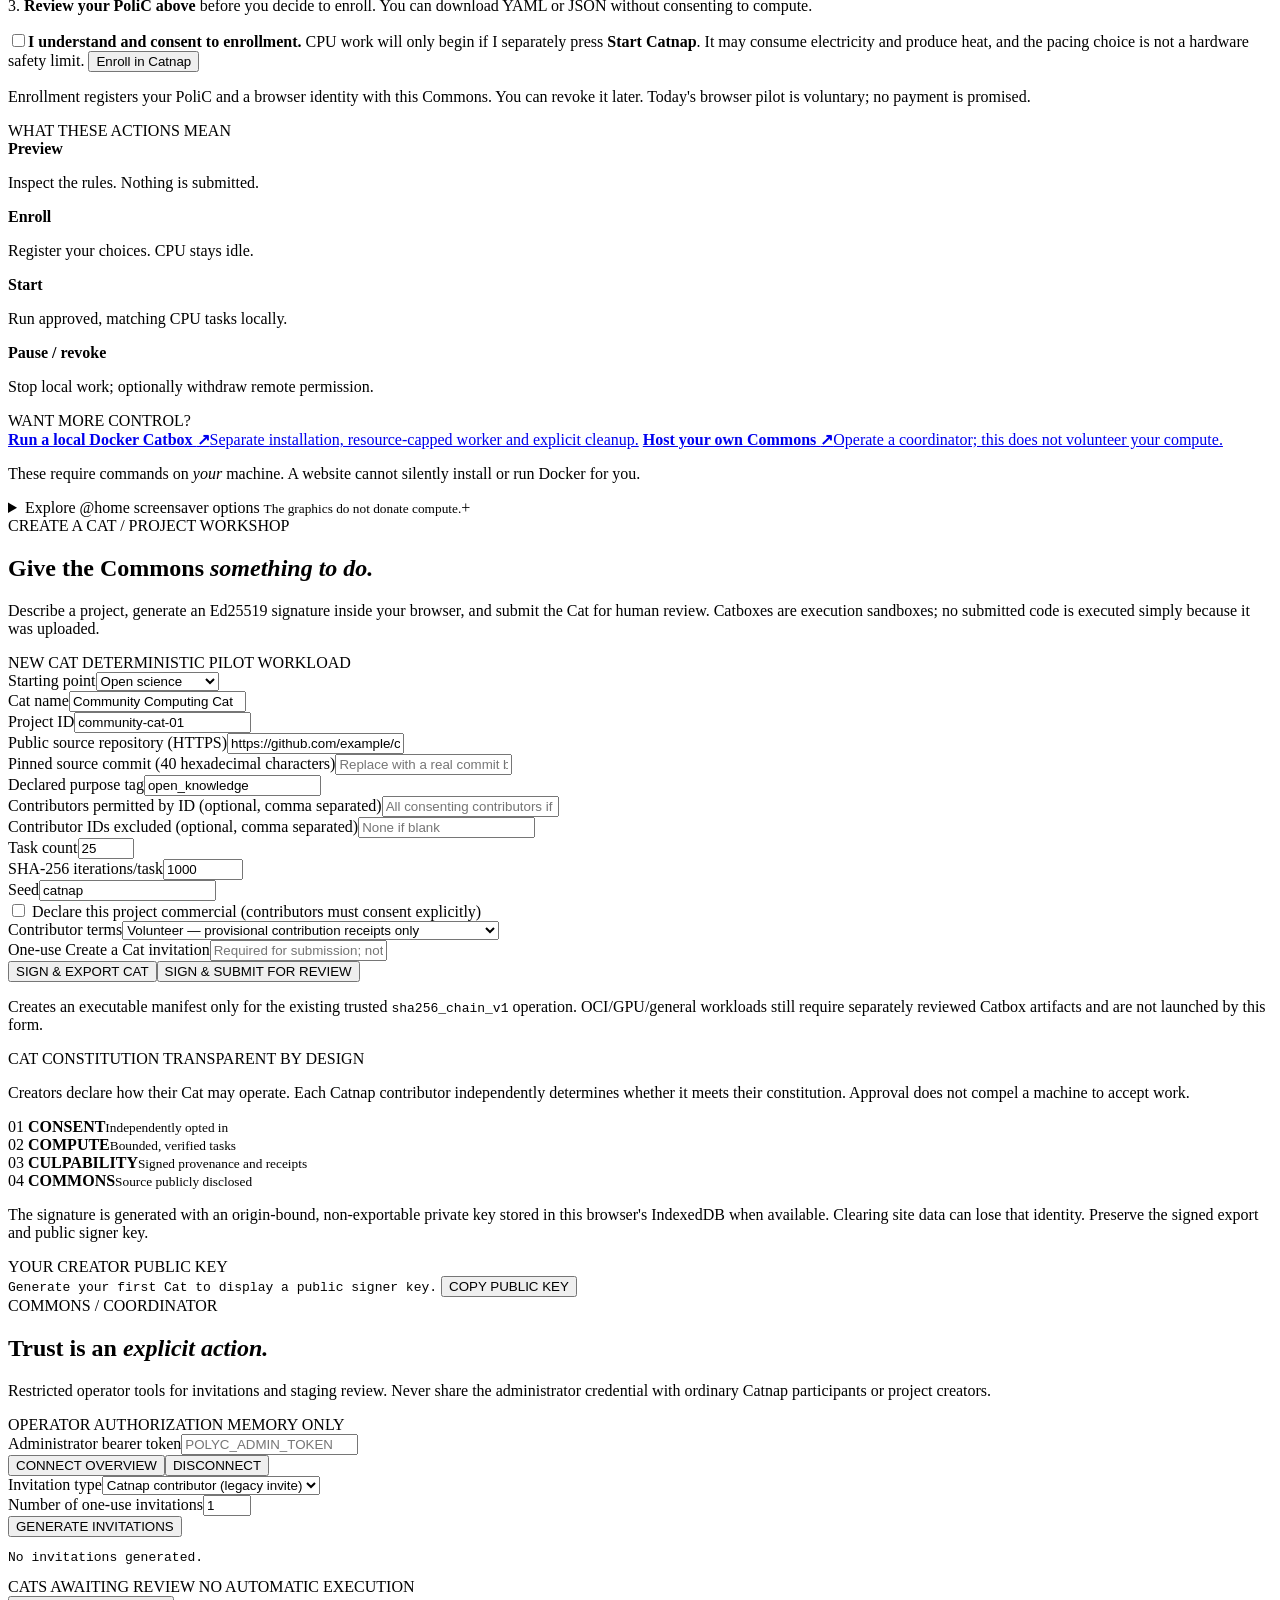
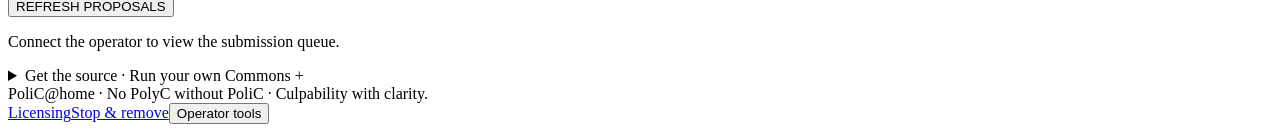
==== commit c2274e49: "improving UX/UI" ====
--- a/polyc/web/index.html
+++ b/polyc/web/index.html
@@ -8,6 +8,8 @@
   <title>PoliC@home · Your compute, your consent</title>
   <link rel="stylesheet" href="/web/style.css">
   <script type="module" src="/web/app.js"></script>
+  <link rel="stylesheet" href="/web/featured-cats.css">
+  <script type="module" src="/web/featured-cats.js"></script>
 </head>
 <body>
 <a class="skip-link" href="#contribute">Skip to Catnap choices</a>
@@ -27,10 +29,12 @@
       <div class="visitor-hero">
         <div class="hero-copy">
           <div class="eyebrow">VOLUNTARY COMPUTING · YOUR CHOICE</div>
-          <h1>Contribute your Compute, <em>Cultivate the Commons.</em></h1>
-          <p class="intro">Help with computing projects you choose, under rules you set. Your personal <strong>PoliC</strong> is your permission slip—not the Commons' permission to take over your computer.</p>
+          <h1>Your computer. Your rules. <em>Our common future.</em></h1>
+          <p class="hero-tagline">Contribute your Compute, Cultivate the Commons.</p>
+          <p class="intro">Discover projects that could benefit from shared computing power. Choose what you believe in and what you're comfortable offering. Your <strong>PoliC</strong> is your permission slip, never a surrender of your machine.</p>
           <div class="hero-actions">
-            <a class="hero-primary" href="#contribute">Set up browser Catnap <span aria-hidden="true">→</span></a>
+            <a class="hero-primary" href="#featured-cats">Meet the Cats <span aria-hidden="true">→</span></a>
+            <a class="hero-secondary" href="#contribute">Set up browser Catnap</a>
             <a class="hero-secondary" href="#before-you-decide">Understand before I consent</a>
           </div>
           <div class="no-autostart"><span aria-hidden="true">◉</span> Visiting, browsing and previewing <strong>never start Catnap.</strong></div>
@@ -38,6 +42,25 @@
 
       </div>
 
+      <!-- FEATURED CATS GALLERY: discovery only; never authorizes execution -->
+      <section id="featured-cats" class="featured-cats" aria-labelledby="featured-cats-title">
+        <div class="featured-cats-head">
+          <div>
+            <div class="eyebrow">DISCOVER FIRST · CONSENT LATER</div>
+            <h2 id="featured-cats-title">Meet the Cats</h2>
+            <p>Explore potential work before committing your computer. A Cat is a project; a Catbox is the sandbox that might run it. Some examples are ideas, not available workloads.</p>
+          </div>
+          <div class="featured-cats-filters" role="group" aria-label="Filter featured Cats">
+            <button type="button" data-featured-filter="all" aria-pressed="true">All Cats</button>
+            <button type="button" data-featured-filter="pilot" aria-pressed="false">Pilot</button>
+            <button type="button" data-featured-filter="concept" aria-pressed="false">Concepts</button>
+          </div>
+        </div>
+        <p id="featuredCatsStatus" class="featured-cats-status" role="status" aria-live="polite">Loading the featured collection…</p>
+        <div id="featuredCatsGrid" class="featured-cats-grid" aria-label="Featured Cats"></div>
+        <p class="featured-cats-disclaimer">Featured means editorially selected, not approved to run or trusted by you. Actual eligible work is determined separately by Commons approval, creator trust, and your PoliC. Today's browser pilot runs only approved, matching SHA-256 tasks.</p>
+      </section>
+      <!-- END FEATURED CATS GALLERY -->
       <section id="before-you-decide" class="preflight" aria-labelledby="before-title">
         <div class="preflight-head"><div><div class="eyebrow">BEFORE YOU CONSENT</div><h2 id="before-title">Catnap in three steps.</h2></div><span class="preflight-state">Browser Catnap · no installation</span></div>
         <div class="truth-grid" role="tablist" aria-label="Three things to understand about Catnap">
